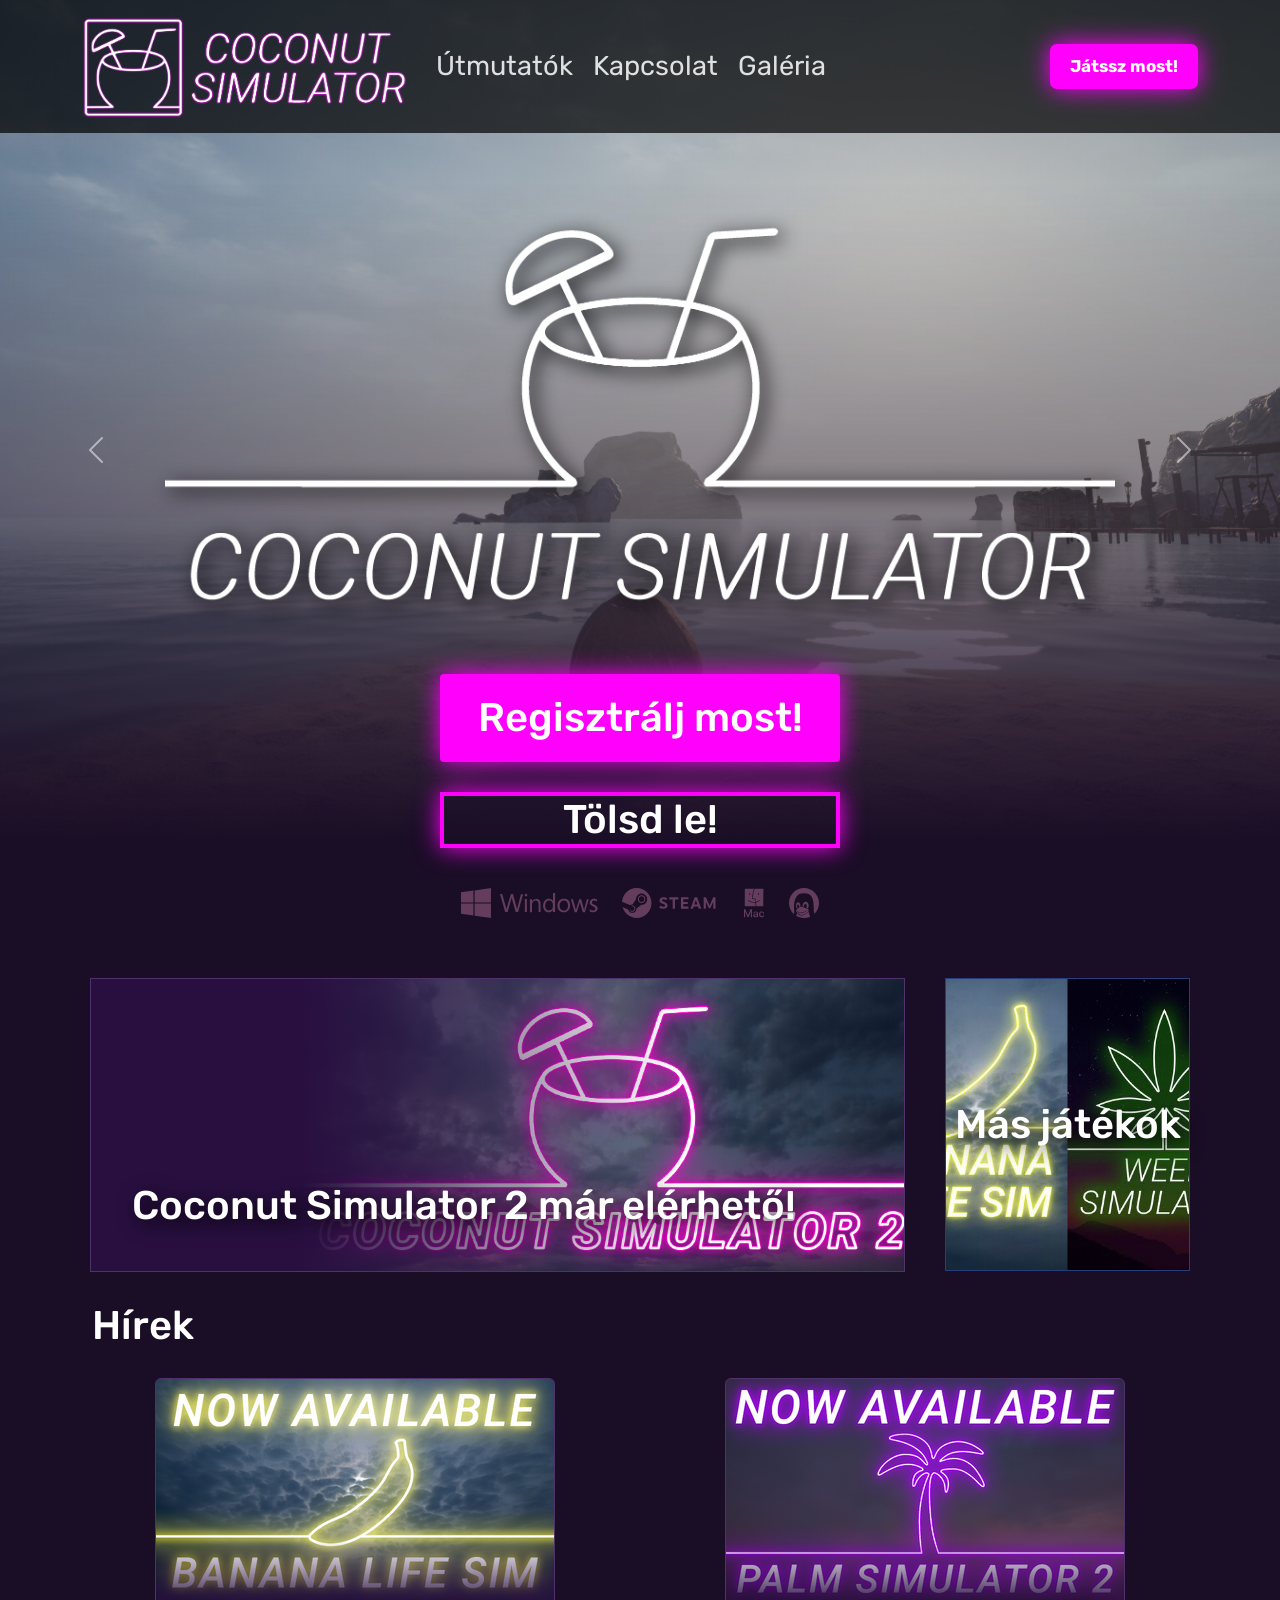
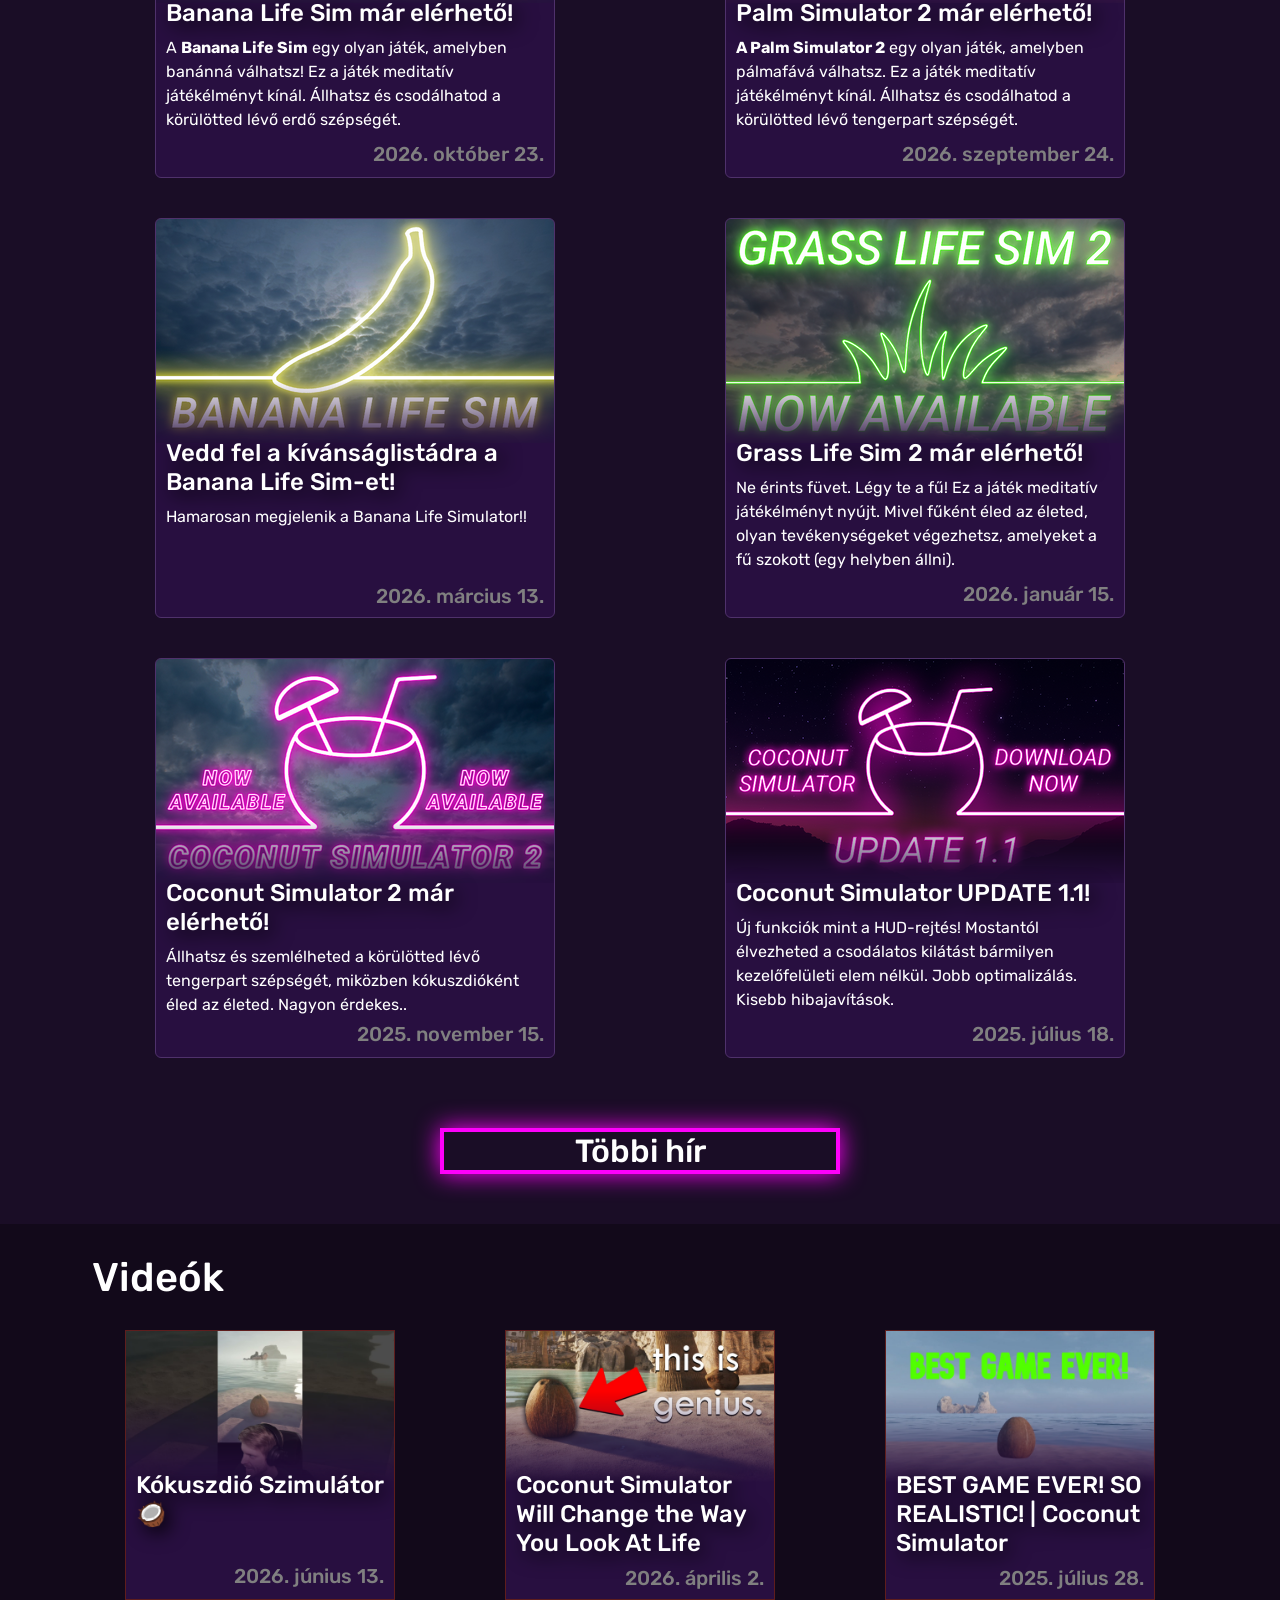
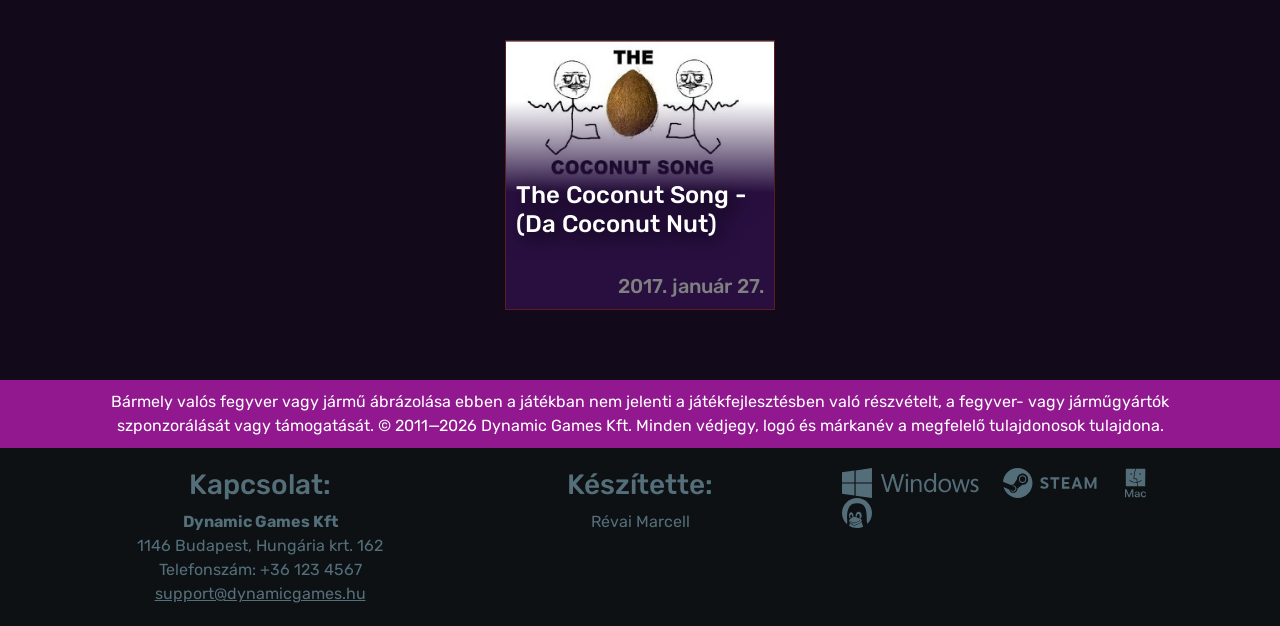
==== index.html @ 10eb0b0f "10.31. Második (Videók + footer)" ====
<!DOCTYPE html>
<html lang="hu">

<head>
    <meta charset="UTF-8">
    <meta name="viewport" content="width=device-width, initial-scale=1.0">
    <title>Coconut Simulator</title>
    <link rel="icon" href="PICS/logo4.png"/>
    <link rel="preconnect" href="https://fonts.googleapis.com">
    <link rel="preconnect" href="https://fonts.gstatic.com" crossorigin>
    <link href="https://fonts.googleapis.com/css2?family=Rubik:ital,wght@0,300..900;1,300..900&display=swap"
        rel="stylesheet">
    <link href="https://cdn.jsdelivr.net/npm/bootstrap@5.0.2/dist/css/bootstrap.min.css" rel="stylesheet"
        integrity="sha384-EVSTQN3/azprG1Anm3QDgpJLIm9Nao0Yz1ztcQTwFspd3yD65VohhpuuCOmLASjC" crossorigin="anonymous">
    <link rel="stylesheet" href="CSS/style.css">
</head>
<style>
    * {
        font-family: "Rubik", sans-serif;
    }
</style>

<body>
    <nav class="navbar navbar-expand-lg navbar-dark fixed-top">
        <div class="container">
            <a class="navbar-brand" href="#">
                <div class="navbarlogo">
                    <img src="PICS/logo5.png" alt="Logo" title="Logo" width="328" height="104"
                        class="d-inline-block align-text-top">
                </div>
            </a>
            <div class="collapse navbar-collapse" id="navbarNav">
                <ul class="navbar-nav">
                    <li class="nav-item">
                        <a href="#">Útmutatók</a>
                    </li>
                    <li class="nav-item">
                        <a href="#">Kapcsolat</a>
                    </li>
                    <li class="nav-item">
                        <a href="#">Galéria</a>
                    </li>
                </ul>
            </div>
            <a href="https://store.steampowered.com/app/3335120/Coconut_Simulator" target="_blank" class="playnowbutton">Játssz most!</a>
            <button class="navbar-toggler" type="button" data-bs-toggle="collapse" data-bs-target="#navbarNav"
                aria-controls="navbarNav" aria-expanded="false" aria-label="Toggle navigation">
                <span class="navbar-toggler-icon"></span>
            </button>
        </div>
    </nav>

    <main>
        <div class="title container-fluid" style="padding: 0px;">
            <div id="carouselExample" class="carousel slide carousel-fade" data-bs-ride="carousel">
                <div class="carousel-inner">
                    <div class="carousel-item active">
                        <img src="PICS/screenshot1.jpg" class="d-block w-100" alt="Screenshot1">
                        <img src="PICS/fade.png" class="filter" alt="">
                    </div>
                    <div class="carousel-item">
                        <img src="PICS/screenshot2.jpg" class="d-block w-100" alt="Screenshot2">
                        <img src="PICS/fade.png" class="filter" alt="">
                    </div>
                    <div class="carousel-item">
                        <img src="PICS/screenshot3.jpg" class="d-block w-100" alt="Screenshot3">
                        <img src="PICS/fade.png" class="filter" alt="">
                    </div>
                    <div class="carousel-item">
                        <img src="PICS/screenshot4.jpg" class="d-block w-100" alt="Screenshot4">
                        <img src="PICS/fade.png" class="filter" alt="">
                    </div>
                    <div class="carousel-item">
                        <img src="PICS/screenshot5.jpg" class="d-block w-100" alt="Screenshot5">
                        <img src="PICS/fade.png" class="filter" alt="">
                    </div>
                </div>
                <button class="carousel-control-prev" type="button" data-bs-target="#carouselExample"
                    data-bs-slide="prev">
                    <span class="carousel-control-prev-icon" aria-hidden="true"></span>
                </button>
                <button class="carousel-control-next" type="button" data-bs-target="#carouselExample"
                    data-bs-slide="next">
                    <span class="carousel-control-next-icon" aria-hidden="true"></span>
                </button>
            </div>
            <div class="logodiv">
                <img src="PICS/logo6.png" alt="Főoldal logo" title="Főoldal logo">
            </div>
            <div class="registerbutton">
                <a href="https://store.steampowered.com/join">
                    <h1>Regisztrálj most!</h1>
                </a>
            </div>
            <div class="downloadbutton">
                <a href="https://store.steampowered.com/app/3335120/Coconut_Simulator">
                    <h1>Tölsd le!</h1>
                </a>
            </div>
        </div>
        <div class="platforms">
            <div class="row">
                <div class="col-auto">
                    <img src="PICS/svg/win.svg" alt="Windows" title="Windows">
                </div>
                <div class="col-auto">
                    <a href="https://store.steampowered.com/app/3335120/Coconut_Simulator" target="_blank"><img
                            src="PICS/svg/steam.svg" alt="Steam" title="Steam"></a>
                </div>
                <div class="col-auto">
                    <img src="PICS/svg/mac.svg" alt="MacOS" title="MacOS">
                </div>
                <div class="col-auto">
                    <a href="https://www.protondb.com/app/3335120" target="_blank"><img src="PICS/svg/linux.svg"
                            alt="Linux" title="Linux"></a>
                </div>
            </div>
        </div>
        <div class="cards container">
            <div class="mainnews">
                <div class="row">
                    <div class="col col-lg-9 col-12">
                        <a href="https://store.steampowered.com/app/3880190/Coconut_Simulator_2" target="_blank">
                            <div class="bigcard">
                                <h1>Coconut Simulator 2 már elérhető!</h1>
                            </div>
                        </a>
                    </div>
                    <div class="col col-lg-3 col-12">
                        <a href="https://store.steampowered.com/search/?hwtype=0&developer=Dynamic%20Games&ndl=1"
                            target="_blank">
                            <div class="othergames">
                                <h1>Más játékok</h1>
                            </div>
                        </a>
                    </div>
                </div>
            </div>
            <div class="news">
                <h1 class="NewsTitle">Hírek</h1>
                <div class="row">
                    <div class="col">
                        <a href="">
                            <div class="card" id="news6">
                                <h4>Banana Life Sim már elérhető!</h4>
                                <p>A <strong>Banana Life Sim</strong> egy olyan játék, amelyben banánná válhatsz!
                                    Ez a játék meditatív játékélményt kínál. Állhatsz és csodálhatod a körülötted lévő
                                    erdő szépségét.
                                </p>
                                <h5>2026. október 23.</h5>
                            </div>
                        </a>
                    </div>
                    <div class="col">
                        <a href="">
                            <div class="card" id="news5">
                                <h4>Palm Simulator 2 már elérhető!</h4>
                                <p>
                                    <strong>A Palm Simulator 2</strong> egy olyan játék, amelyben pálmafává válhatsz. 
                                    Ez a játék meditatív játékélményt kínál. Állhatsz és csodálhatod a körülötted lévő
                                    tengerpart szépségét.
                                </p>
                                <h5>2026. szeptember 24.</h5>
                            </div>
                        </a>
                    </div>
                    <div class="col">
                        <a href="">
                            <div class="card" id="news4">
                                <h4>Vedd fel a kívánságlistádra a Banana Life Sim-et!</h4>
                                <p>Hamarosan megjelenik a Banana Life Simulator!!</p>
                                <h5 style="margin-top: 55px;">2026. március 13.</h5>
                            </div>
                        </a>
                    </div>
                    <div class="col">
                        <a href="">
                            <div class="card" id="news3">
                                <h4>Grass Life Sim 2 már elérhető!</h4>
                                <p>Ne érints füvet. Légy te a fű! Ez a játék meditatív játékélményt nyújt. 
                                Mivel fűként éled az életed, olyan tevékenységeket végezhetsz, amelyeket a fű szokott (egy helyben állni).</p>
                                <h5>2026. január 15.</h5>
                            </div>
                        </a>
                    </div>
                    <div class="col">
                        <a href="">
                            <div class="card" id="news2">
                                <h4>Coconut Simulator 2 már elérhető!</h4>
                                <p>
                                    Állhatsz és szemlélheted a körülötted lévő tengerpart szépségét, miközben kókuszdióként éled az életed. Nagyon érdekes..
                                </p>
                                <h5 style="margin-top: 5px;">2025. november 15.</h5>
                            </div>
                        </a>
                    </div>
                    <div class="col">
                        <a href="">
                            <div class="card" id="news1">
                                <h4>Coconut Simulator UPDATE 1.1!</h4>
                                <p>Új funkciók mint a HUD-rejtés! 
                                    Mostantól élvezheted a csodálatos kilátást bármilyen kezelőfelületi elem nélkül. 
                                    Jobb optimalizálás. Kisebb hibajavítások.
                                </p>
                                <h5>2025. július 18.</h5>
                            </div>
                        </a>
                    </div>
                </div>
                <div class="downloadbutton" style="margin: 50px auto" >
                    <a href="https://store.steampowered.com/news/app/3335120">
                        <h2 style="margin: 0px;">Többi hír</h2>
                    </a>
                </div>
            </div>
        </div>
        <div class="videos container-fluid">
            <div class="videocards container">
                <h1 class="NewsTitle" style="margin-top: 20px;">Videók</h1>
                <div class="row">
                    <div class="col">
                        <a href="https://www.youtube.com/shorts/wGwb-GXtTVI" target="_blank" style="text-decoration: none;">
                            <div class="card2" id="video1">
                                <h4>Kókuszdió Szimulátor 🥥</h4>
                                <h5 style="margin-top: 35px;">2026. június 13.</h5>
                            </div>
                        </a>
                    </div>
                    <div class="col">
                        <a href="https://www.youtube.com/watch?v=dYvdXSC1Iz8&t" target="_blank" style="text-decoration: none;">
                            <div class="card2" id="video2">
                                <h4>Coconut Simulator Will Change the Way You Look At Life</h4>
                                <h5>2026. április 2.</h5>
                            </div>
                        </a>
                    </div>
                    <div class="col">
                        <a href="https://www.youtube.com/watch?v=VDt2jm8CkHg" target="_blank" style="text-decoration: none;">
                            <div class="card2" id="video3">
                                <h4>BEST GAME EVER! SO REALISTIC! | Coconut Simulator</h4>
                                <h5>2025. július 28.</h5>
                            </div>
                        </a>
                    </div>
                    <div class="col">
                        <a href="https://www.youtube.com/watch?v=PKQPey6L42M" target="_blank" style="text-decoration: none;">
                            <div class="card2" id="video4">
                                <h4>The Coconut Song - (Da Coconut Nut)</h4>
                                <h5 style="margin-top: 35px;">2017. január 27.</h5>
                            </div>
                        </a>
                    </div>
                </div>
            </div>
        </div>
    </main>
    <div class="earlyfooter">
      <div class="container text-center">
        <p>Bármely valós fegyver vagy jármű ábrázolása ebben a játékban nem jelenti a játékfejlesztésben való részvételt, a fegyver- vagy járműgyártók szponzorálását vagy támogatását. © 2011—2026 Dynamic Games Kft. Minden védjegy, logó és márkanév a megfelelő tulajdonosok tulajdona.</p>
      </div>
    </div>
    <footer>
      <div class="container text-center scrollspy-example" data-bs-spy="scroll" data-bs-target="#navbar" data-bs-offset="0" tabindex="0">
        <div class="row">
          <div class="col">
            <h3 id="kapcsolat">Kapcsolat:</h3>
            <strong>Dynamic Games Kft</strong>
            <p>1146 Budapest, Hungária krt. 162</p>
            <p>Telefonszám: +36 123 4567</p>
            <a href="mailto:support@dynamicgames.hu">support@dynamicgames.hu</a>
          </div>
          <div class="col">
            <h3>Készítette:</h3>
            <p class="name">Révai Marcell</p>
          </div>
          <div class="col">
                <div class="row">
                    <div class="col-auto">
                        <img src="PICS/svg/win.svg" alt="Windows" title="Windows">
                    </div>
                    <div class="col-auto">
                        <a href="https://store.steampowered.com/app/3335120/Coconut_Simulator" target="_blank"><img
                                src="PICS/svg/steam.svg" alt="Steam" title="Steam"></a>
                    </div>
                    <div class="col-auto">
                        <img src="PICS/svg/mac.svg" alt="MacOS" title="MacOS">
                    </div>
                    <div class="col-auto">
                        <a href="https://www.protondb.com/app/3335120" target="_blank"><img src="PICS/svg/linux.svg"
                                alt="Linux" title="Linux"></a>
                    </div>
                </div>
          </div>
        </div>
      </div>
    </footer>
</body>
<script src="https://cdn.jsdelivr.net/npm/@popperjs/core@2.9.2/dist/umd/popper.min.js"
    integrity="sha384-IQsoLXl5PILFhosVNubq5LC7Qb9DXgDA9i+tQ8Zj3iwWAwPtgFTxbJ8NT4GN1R8p"
    crossorigin="anonymous">
</script>
<script src="https://cdn.jsdelivr.net/npm/bootstrap@5.0.2/dist/js/bootstrap.min.js"
    integrity="sha384-cVKIPhGWiC2Al4u+LWgxfKTRIcfu0JTxR+EQDz/bgldoEyl4H0zUF0QKbrJ0EcQF"
    crossorigin="anonymous">
</script>
</html>
---- CSS/style.css ----
nav ul li
{
    margin: 5px 10px;
}
nav ul li a
{
    font-size: 170%;
    color: rgba(255, 255, 255, 0.849);
    text-decoration: none;
    margin: auto;
    transition: 0.1s;
}
nav ul li a:hover
{
    color: rgb(177, 26, 174);
}
.navbar
{
    background-color: rgb(0, 0, 0, 0.7);
}
main
{
    background-color: rgb(26, 13, 38);
    margin: 0px;
    /* padding-bottom: 50px; */
}

.playnowbutton {
  padding: 10px 20px;
  text-decoration: none;
  font-size: 17px;
  color: white;
  border-radius: 7px;
  font-weight: 700;
  transition: 0.3s;
  background: rgba(254, 0, 251);
  box-shadow: 0 0 25px rgba(254, 0, 251);
}


.playnowbutton:hover, .registerbutton:hover, .downloadbutton:hover{
    box-shadow: 0 0 25px rgba(254, 0, 250, 0.8),
              0 0 20px rgba(254, 0, 251, 0.8),
              0 0 40px rgba(254, 0, 251, 0.8),
              0 0 80px rgba(254, 0, 251, 0.8);
    color: white;
}
.carousel, .carousel-inner, .carousel-item {
    position: absolute;
    inset: 0px;
}
.carousel-item img {
    width: 100%;
    height: 100%;
}
.d-block
{
    position: relative;
    object-fit: cover;
    z-index: 3;
}
.filter
{
    position: absolute;
    top: 0;
    left: 0;
    z-index: 4;
}
.carousel-control-prev, .carousel-control-next {
    z-index: 5;
}

.logodiv, .registerbutton, .downloadbutton {
    position: relative;
    z-index: 2;
}
.logodiv
{
    padding-top: 180px;
    padding-bottom: 20px;
    text-align: center;
    margin: auto;
}
.logodiv img
{
    filter: drop-shadow(5px 5px 10px black);
    width: 950px;
}
.registerbutton, .downloadbutton
{
    margin: 30px auto;
    text-align: center;
}
.registerbutton a
{
    text-decoration: none;
    color: white;
    font-weight: 700;
}
.registerbutton
{
    border-radius: 4px;
    transition: 0.3s;
    background: rgba(254, 0, 251);
    box-shadow: 0 0 25px rgba(254, 0, 250);
    width: 400px;
    padding: 20px;
}
.downloadbutton a
{
    text-decoration: none;
    color: white;
    font-weight: 700;
}
.downloadbutton
{
    width: 400px;
    padding: 0px;
    border: 4px solid rgba(254, 0, 251);
    box-shadow: 0 0 25px rgba(254, 0, 250);
    transition: 0.3s;
}
.downloadbutton h1, .registerbutton h1
{
    margin: 0px;
}
.cards, .platforms
{
    position: relative;
    z-index: 6; 
}
.platforms
{
    margin: 40px auto 0;
    width: 40%;
}
.platforms .row
{
    justify-content: center;
}
.platforms img
{
    height: 30px;
    filter: brightness(0) saturate(100%) invert(28%) sepia(9%) saturate(2050%) hue-rotate(260deg) brightness(92%) contrast(92%); /*https://angel-rs.github.io/css-color-filter-generator/*/
}
.cards .col, .videocards .col
{
    padding: 20px;
}
.mainnews
{
    margin-top: 40px;
}
.mainnews a
{
    text-decoration: none;
    display: block;
}
.bigcard
{
    background-image: url(../PICS/CoconutSimulator2.png);
    background-size: cover;
    background-position: center;
    border: 1px solid rgb(79, 49, 107);
    color: white;
    transition: 0.2s;
}
.bigcard h1
{
    margin: 25% 0% 5% 5%;
    filter: drop-shadow(5px 5px 10px black);
}
.bigcard:hover
{
    border: 1px solid rgb(254, 0, 251);
    transform: scale(1.04);
}
.othergames
{
    background-image: url(../PICS/othergames.png);
    background-size: cover;
    background-position: center;
    border: 1px solid rgb(40, 62, 122);
    color: white;
    transition: 0.2s;
}
.othergames h1
{
    text-align: center;
    margin-top: 50%;
    margin-bottom: 50%;
    filter: drop-shadow(5px 5px 10px black);
}
.othergames:hover
{
    border: 1px solid aqua;
    transform: scale(1.04);
    box-shadow: 0 0 18px rgba(0, 255, 255, 0.7);
}
.news
{
    margin-top: 10px;
}
.news a
{
    text-decoration: none;
}
.NewsTitle
{
    color: white;
    margin-left: 10px;
}
.card
{
    background-position: center;
    width: 400px;
    height: 400px;
    border: 1px solid rgb(79, 49, 107);
    margin: auto;
    color: white;
    padding: 10px;
    overflow: hidden;
    transition: 0.2s;
}
.card:hover
{
    border: 1px solid rgb(254, 0, 251);
    transform: scale(1.04);
}
.card h4
{
    margin-top: 210px;
    filter: drop-shadow(5px 5px 10px black);
}
.card p
{
    margin: 0px;
}
.card h5
{
    text-align: right;
    color: gray;
    margin-top: 10px;
}

.card2
{
    background-position: center;
    background-size: cover;
    width: 270px;
    height: 270px;
    border: 1px solid rgb(94, 29, 29);
    margin: auto;
    color: white;
    padding: 10px;
    overflow: hidden;
    transition: 0.2s;
}
.card2:hover
{
    border: 1px solid red;
    transform: scale(1.04);
}
.card2 h4
{
    margin-top: 130px;
    filter: drop-shadow(5px 5px 10px black);
}
.card2 h5
{
    text-align: right;
    color: gray;
    
}

#news6
{
    background-image: url(../PICS/6news.png);
}
#news5
{
    background-image: url(../PICS/5news.png);
}
#news4
{
    background-image: url(../PICS/4news.png);
}
#news3
{
    background-image: url(../PICS/3news.png);
}
#news2
{
    background-image: url(../PICS/2news.png);
}
#news1
{
    background-image: url(../PICS/1news.png);
}
#video1
{
    background-image: url(../PICS/video1.png);
}
#video2
{
    background-image: url(../PICS/video2.png);
}
#video3
{
    background-image: url(../PICS/video3.png);
}
#video4
{
    background-image: url(../PICS/video4.png);
}
.videos
{
    background-color: rgb(18, 9, 26);
    padding: 10px;
    padding-bottom: 50px;
}
.footer-link img
{
    width: 45px;
    transition: .1s ease;
}
.footer-link
{
    margin: 5px;
}
.footer-link img:hover
{
    transform: scale(110%);
    box-shadow: rgba(255, 255, 255, 0.151) 0px 13px 47px -5px;
}

.earlyfooter {
    font-style: normal;
    background: rgb(145, 24, 143);
    padding: 10px;
}

.earlyfooter p {
    color: white;
    margin: 0px;
}

footer {
    background-color: #0D1113;
    color: #546E7A;
    padding: 20px;
}

footer p {
    margin: 0px;
}

footer a {
    color: #546E7A;
}
footer img
{
    height: 30px;
    filter: brightness(0) saturate(100%) invert(39%) sepia(42%) saturate(244%) hue-rotate(154deg) brightness(94%) contrast(90%);
}


@media screen and (max-width: 990px) {
    .navbarlogo
    {
        display: none;
    }
    .playnowbutton
    {
        display: none;
    }
    .logodiv img
    {
        width: 600px;
    }
    .logodiv
    {
        padding-top: 80px;
    }
}

@media screen and (max-width: 550px) {
    .card
    {
        width: 300px;
        height: 300px;
    }
    .card h4
    {
        margin-top: 160px;
    }
    .logodiv img
    {
        width: 300px;
    }
    .registerbutton, .downloadbutton
    {
        width: 200px;
    }

}
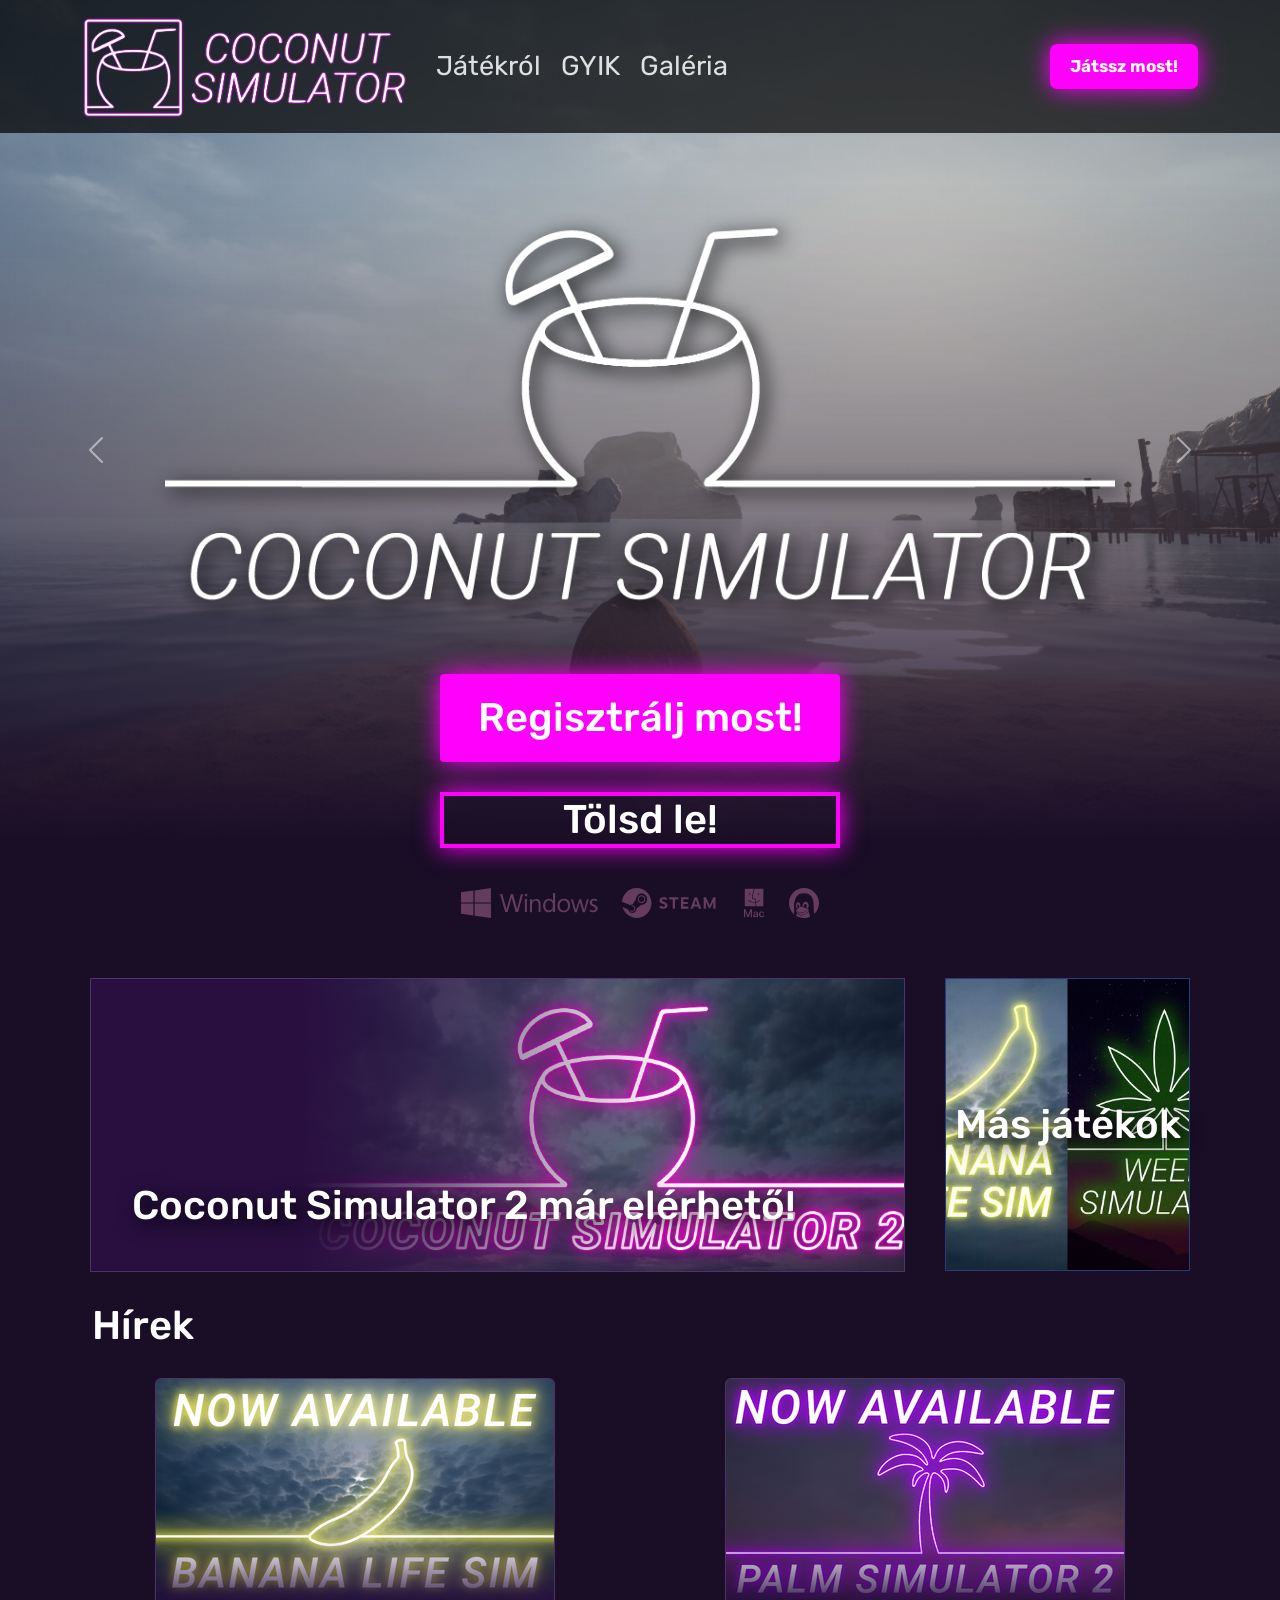
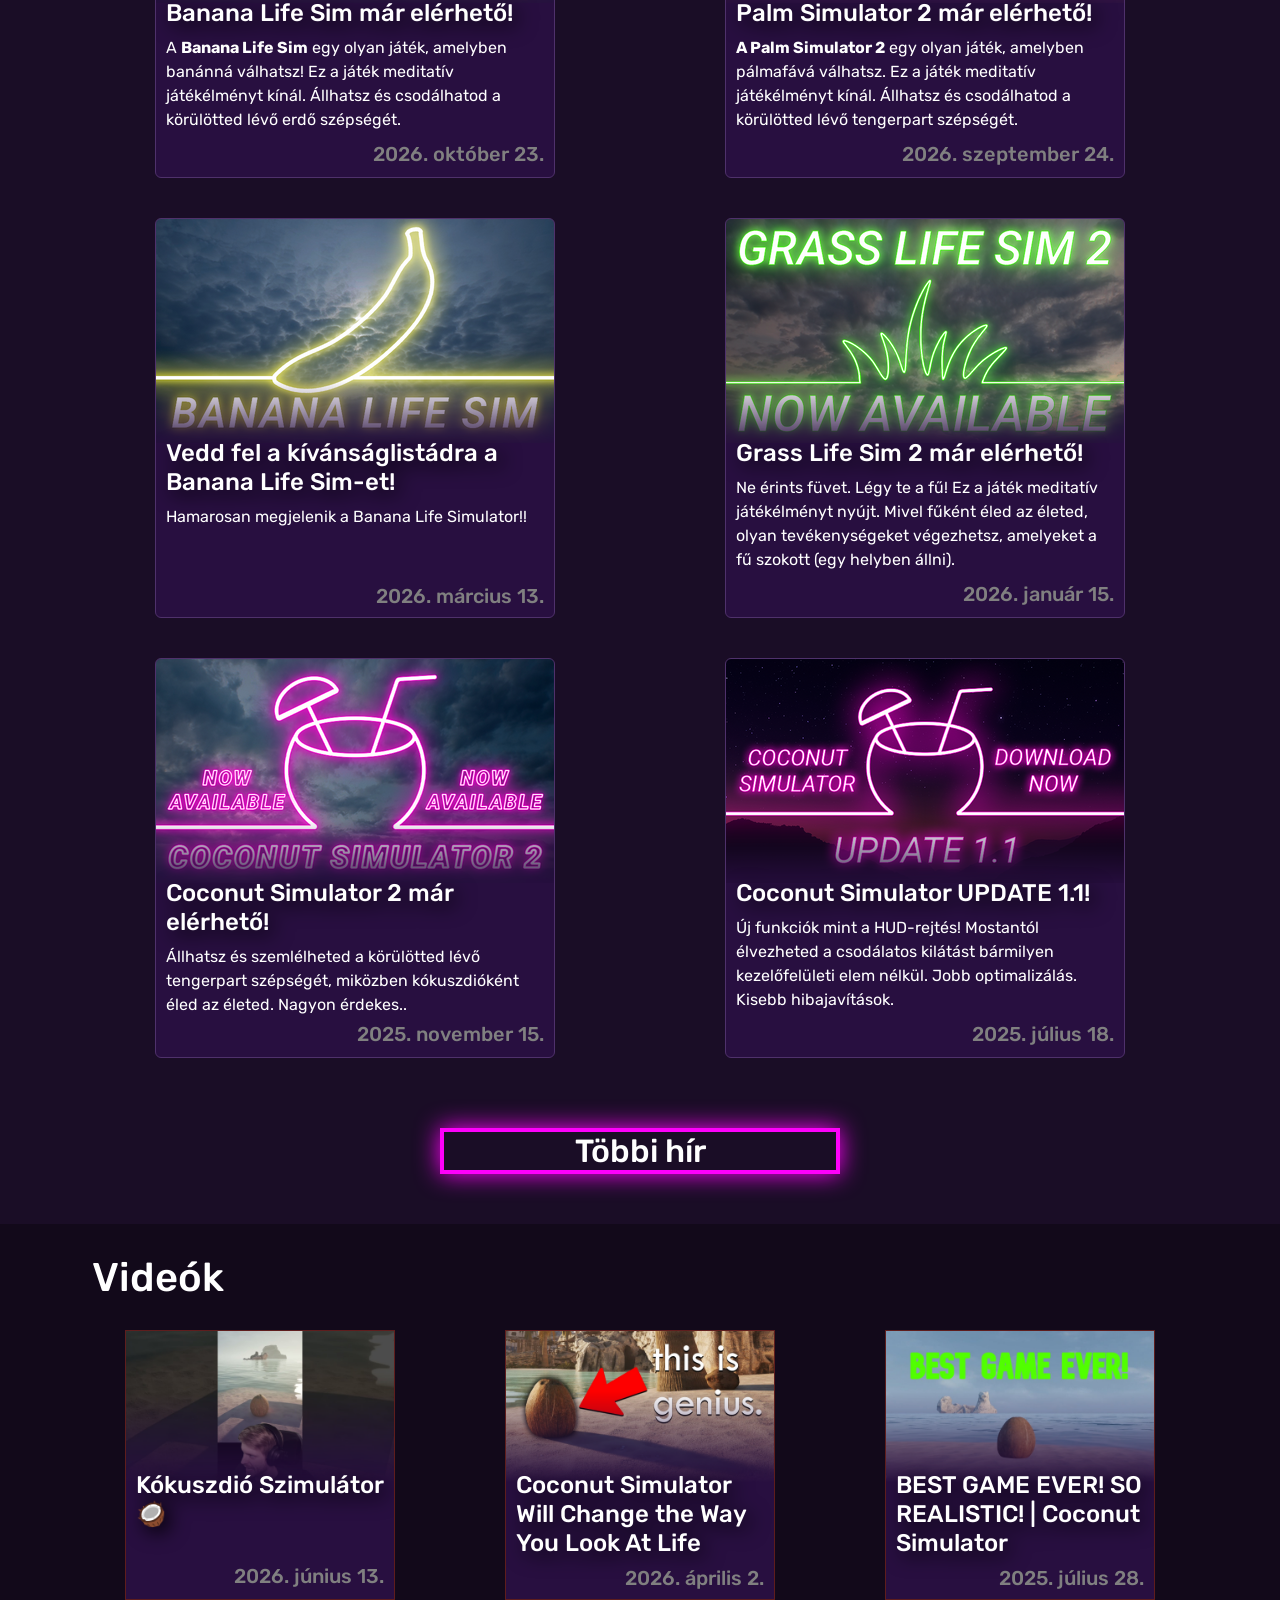
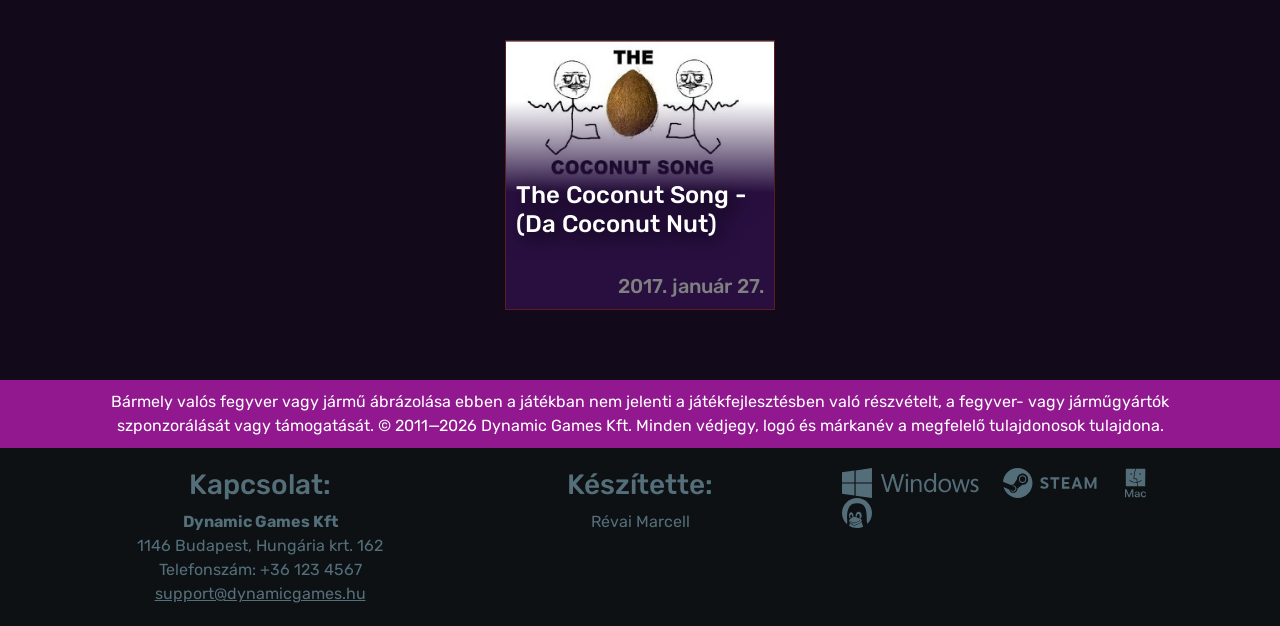
==== commit de36254e: "11.01 (Játékról aloldal)" ====
--- a/index.html
+++ b/index.html
@@ -32,10 +32,10 @@
             <div class="collapse navbar-collapse" id="navbarNav">
                 <ul class="navbar-nav">
                     <li class="nav-item">
-                        <a href="#">Útmutatók</a>
+                        <a href="infos.html">Játékról</a>
                     </li>
                     <li class="nav-item">
-                        <a href="#">Kapcsolat</a>
+                        <a href="#">GYIK</a>
                     </li>
                     <li class="nav-item">
                         <a href="#">Galéria</a>
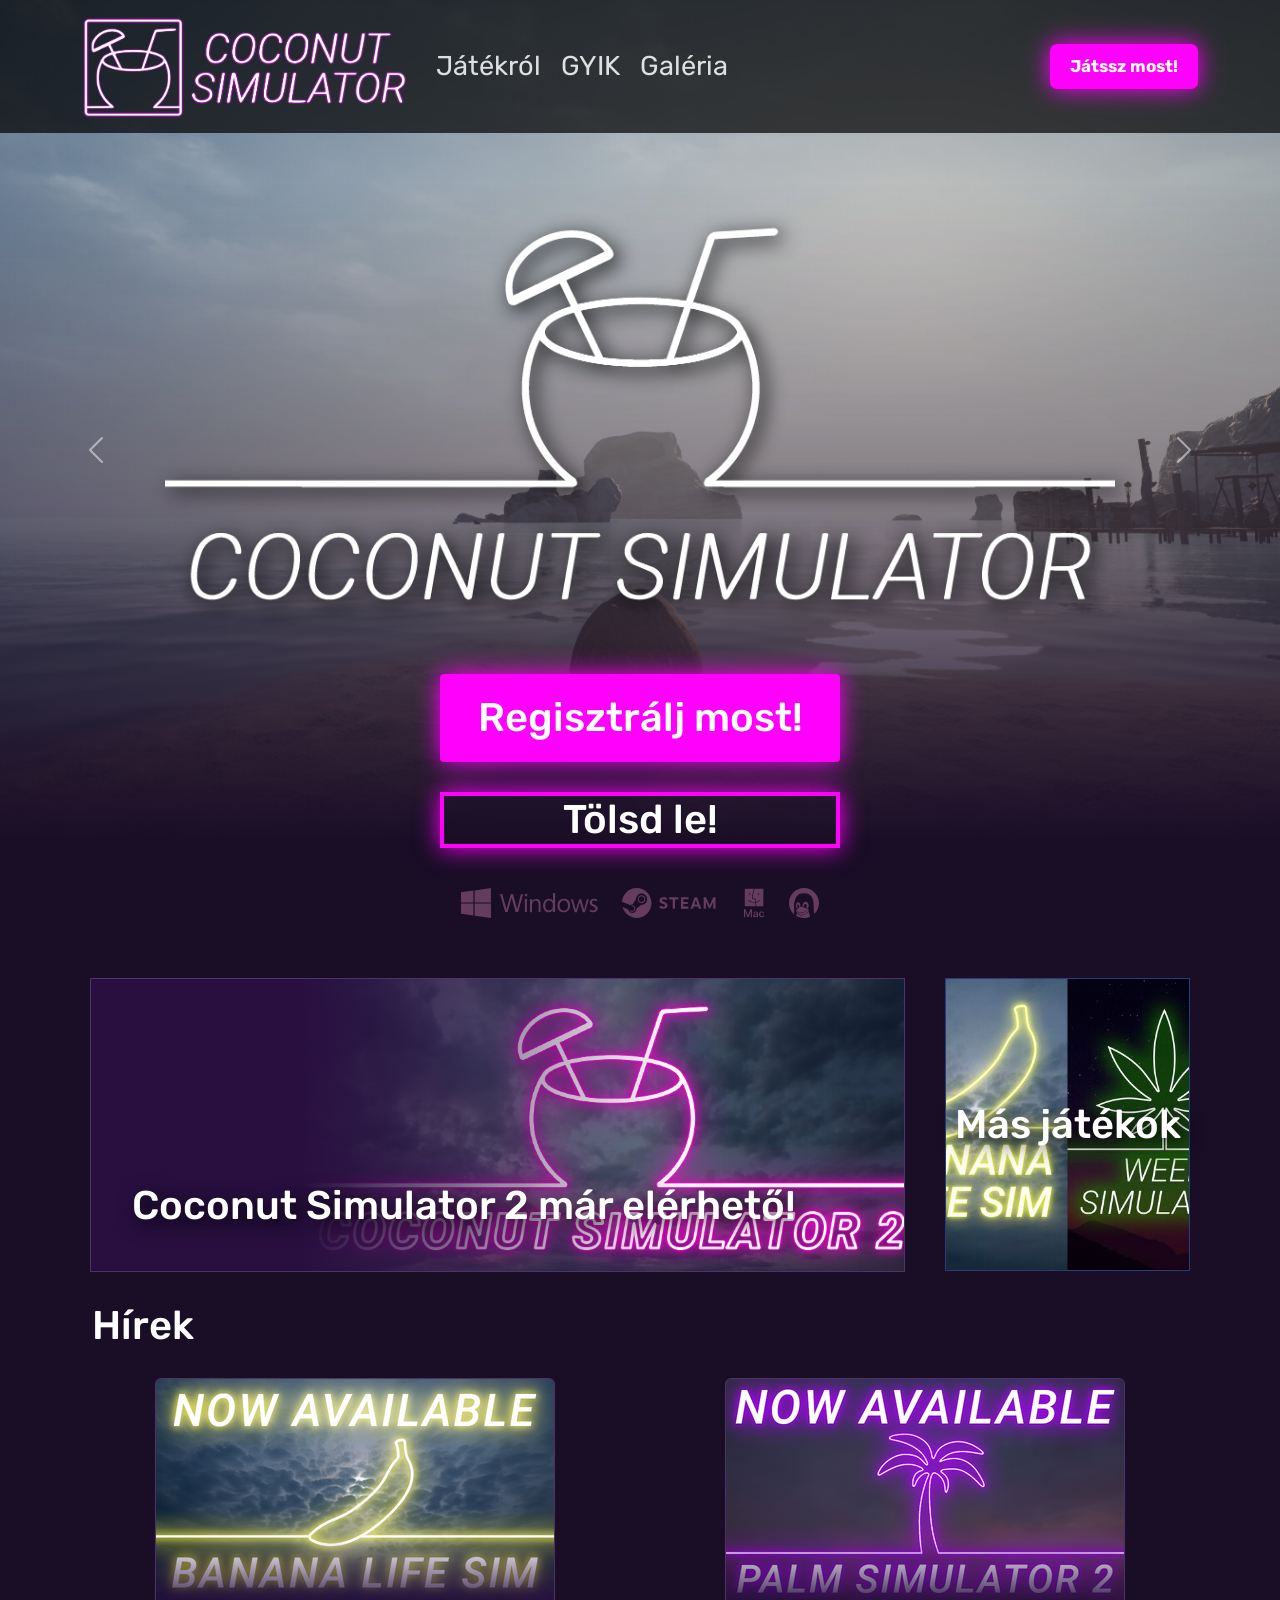
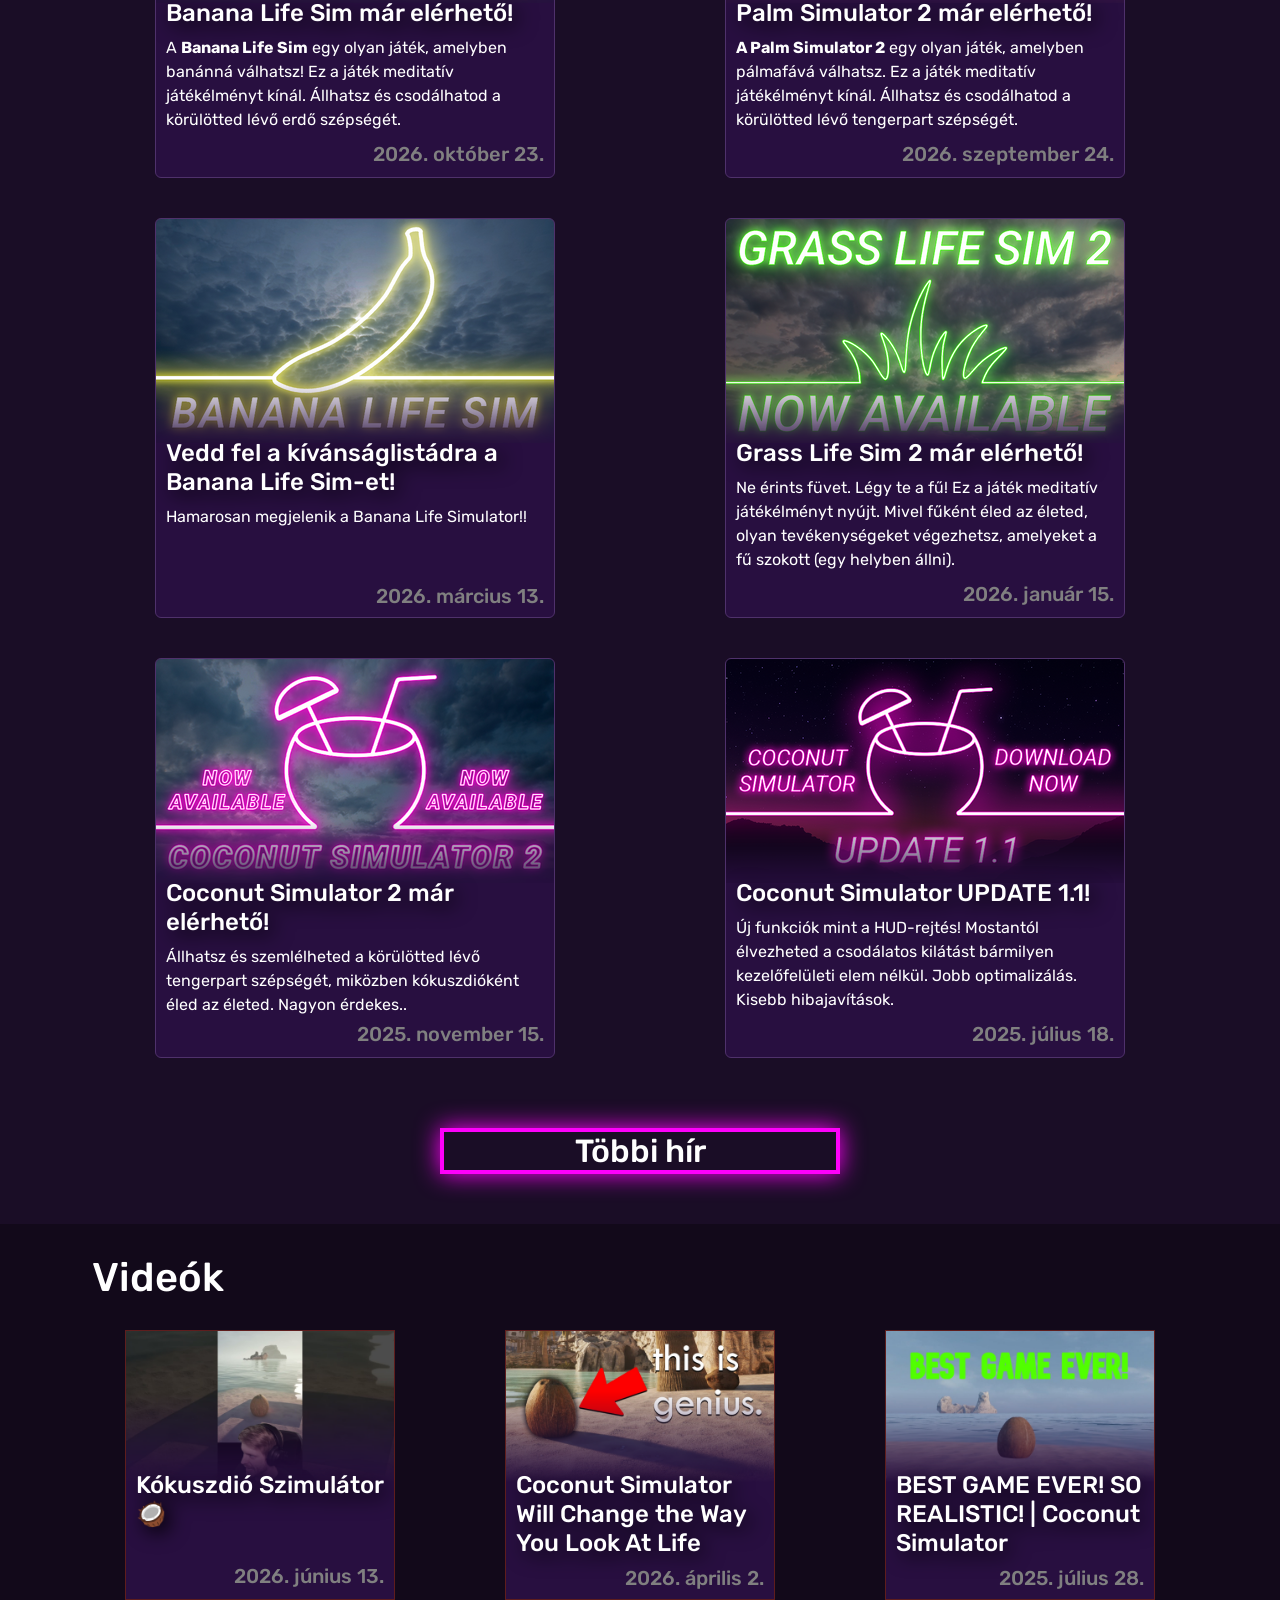
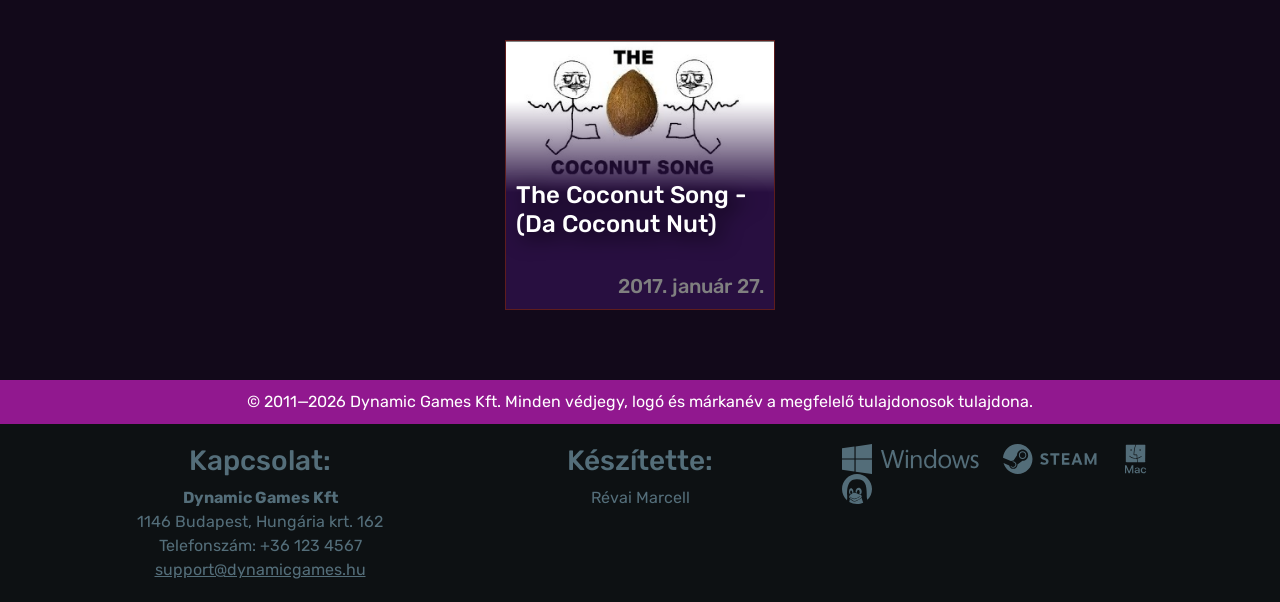
==== commit a33f6804: "11.01 Harmadik (Galéria)" ====
--- a/index.html
+++ b/index.html
@@ -35,10 +35,10 @@
                         <a href="infos.html">Játékról</a>
                     </li>
                     <li class="nav-item">
-                        <a href="#">GYIK</a>
+                        <a href="gyik.html">GYIK</a>
                     </li>
                     <li class="nav-item">
-                        <a href="#">Galéria</a>
+                        <a href="galery.html">Galéria</a>
                     </li>
                 </ul>
             </div>
@@ -256,11 +256,11 @@
     </main>
     <div class="earlyfooter">
       <div class="container text-center">
-        <p>Bármely valós fegyver vagy jármű ábrázolása ebben a játékban nem jelenti a játékfejlesztésben való részvételt, a fegyver- vagy járműgyártók szponzorálását vagy támogatását. © 2011—2026 Dynamic Games Kft. Minden védjegy, logó és márkanév a megfelelő tulajdonosok tulajdona.</p>
+        <p>© 2011—2026 Dynamic Games Kft. Minden védjegy, logó és márkanév a megfelelő tulajdonosok tulajdona.</p>
       </div>
     </div>
     <footer>
-      <div class="container text-center scrollspy-example" data-bs-spy="scroll" data-bs-target="#navbar" data-bs-offset="0" tabindex="0">
+      <div class="container text-center">
         <div class="row">
           <div class="col">
             <h3 id="kapcsolat">Kapcsolat:</h3>
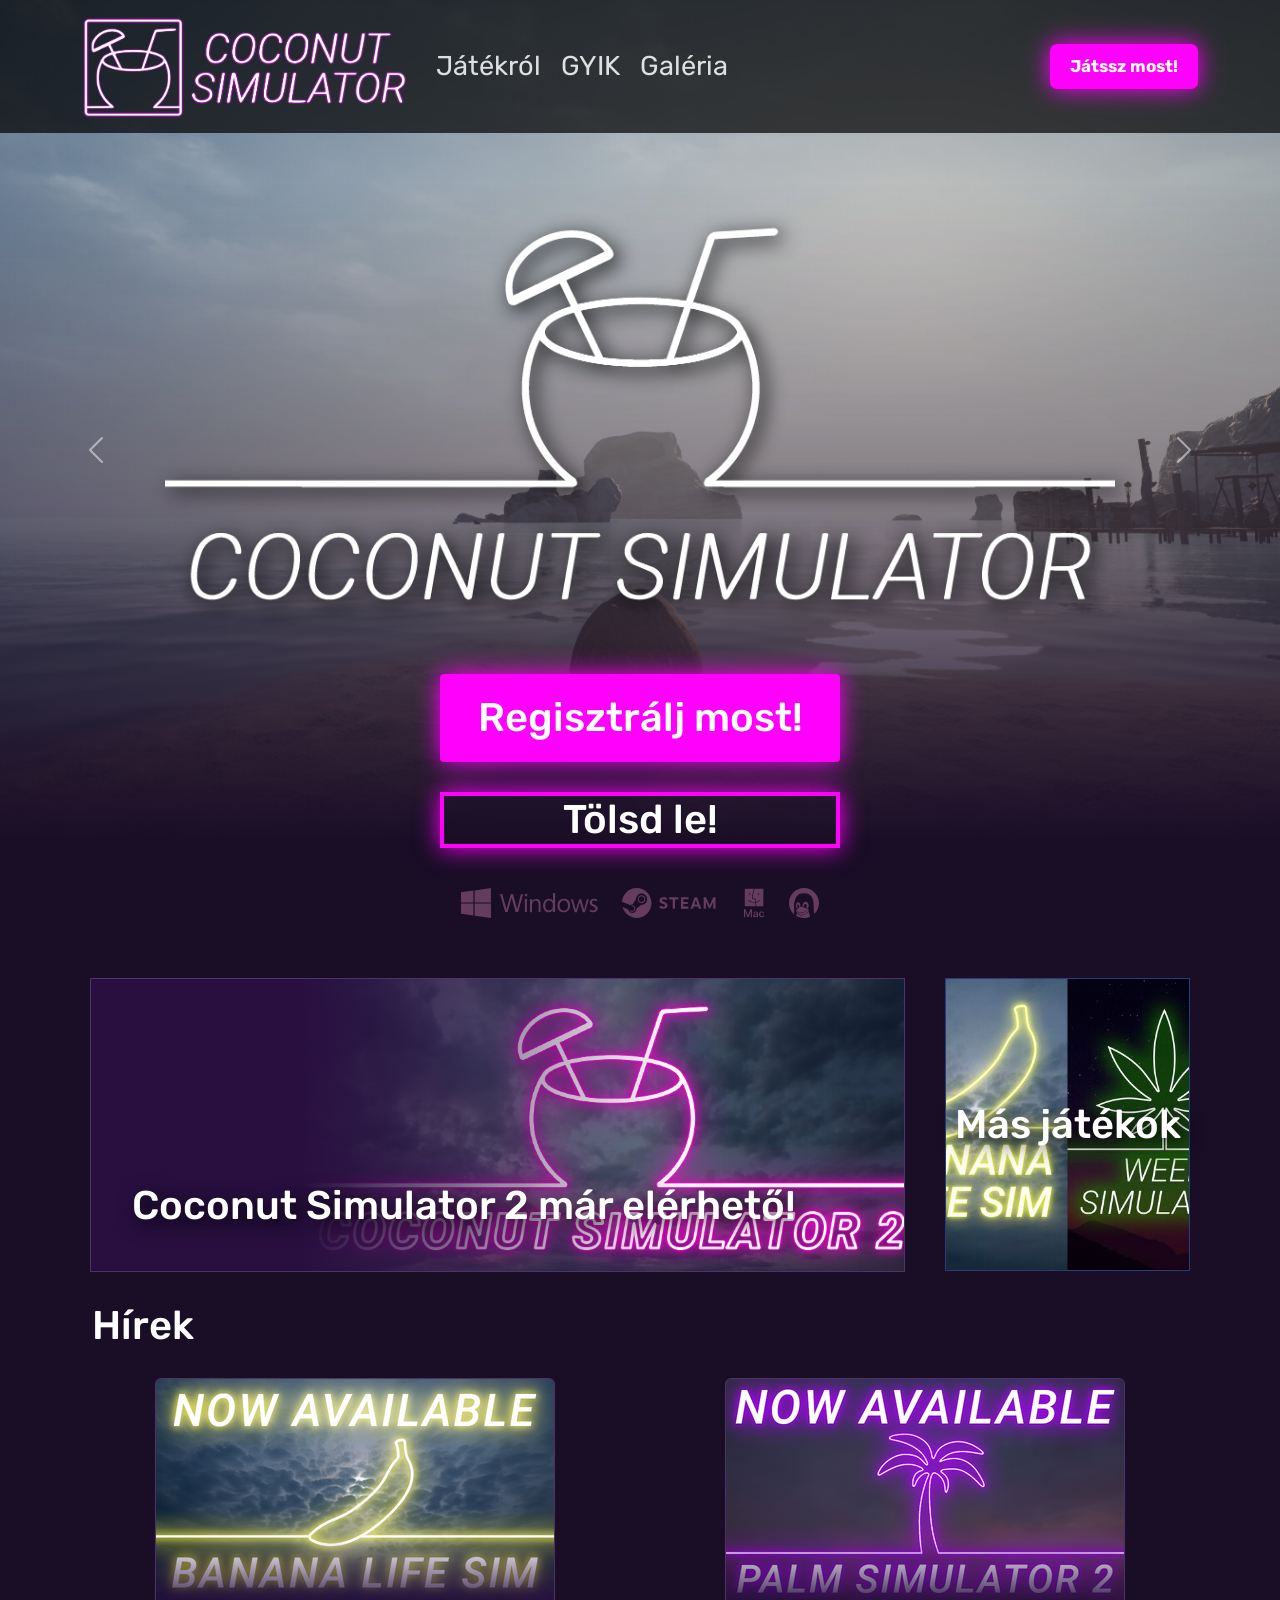
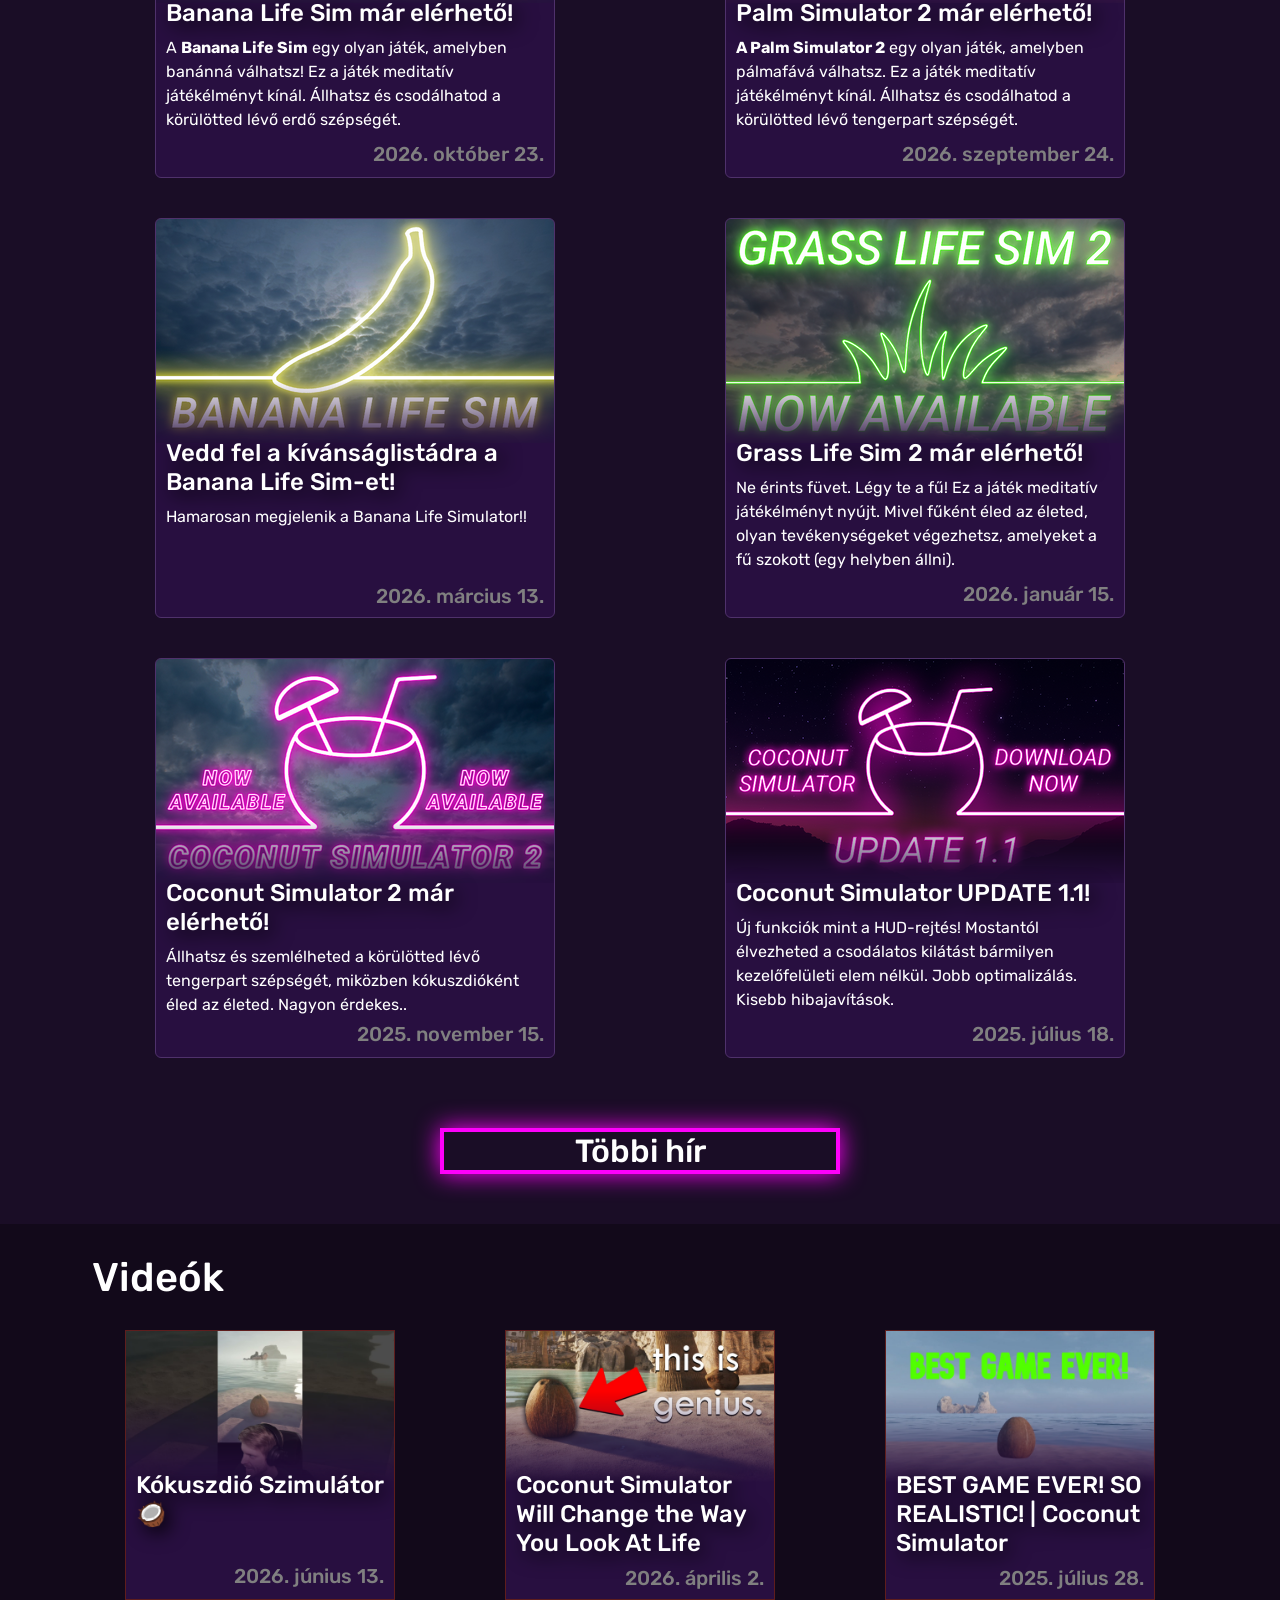
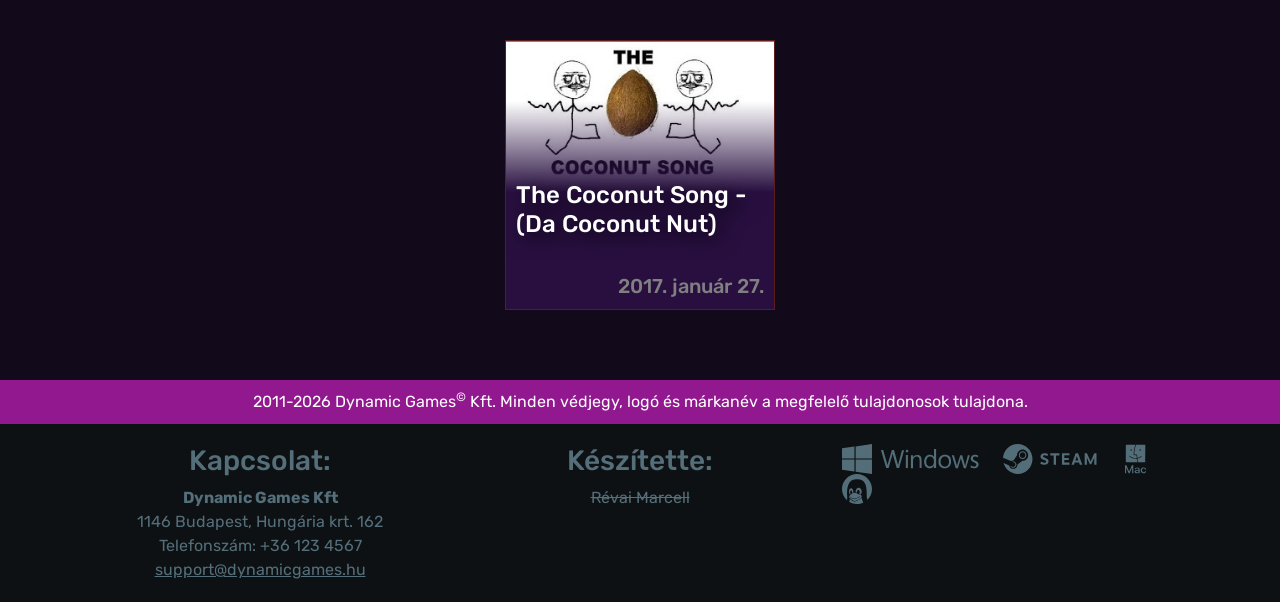
==== commit 7603290c: "Végső simítások" ====
--- a/index.html
+++ b/index.html
@@ -256,7 +256,7 @@
     </main>
     <div class="earlyfooter">
       <div class="container text-center">
-        <p>© 2011—2026 Dynamic Games Kft. Minden védjegy, logó és márkanév a megfelelő tulajdonosok tulajdona.</p>
+        <p>2011-2026 Dynamic Games<sup>©</sup> Kft. Minden védjegy, logó és márkanév a megfelelő tulajdonosok tulajdona.</p>
       </div>
     </div>
     <footer>
@@ -271,7 +271,7 @@
           </div>
           <div class="col">
             <h3>Készítette:</h3>
-            <p class="name">Révai Marcell</p>
+            <p><del>Révai Marcell</del></p>
           </div>
           <div class="col">
                 <div class="row">
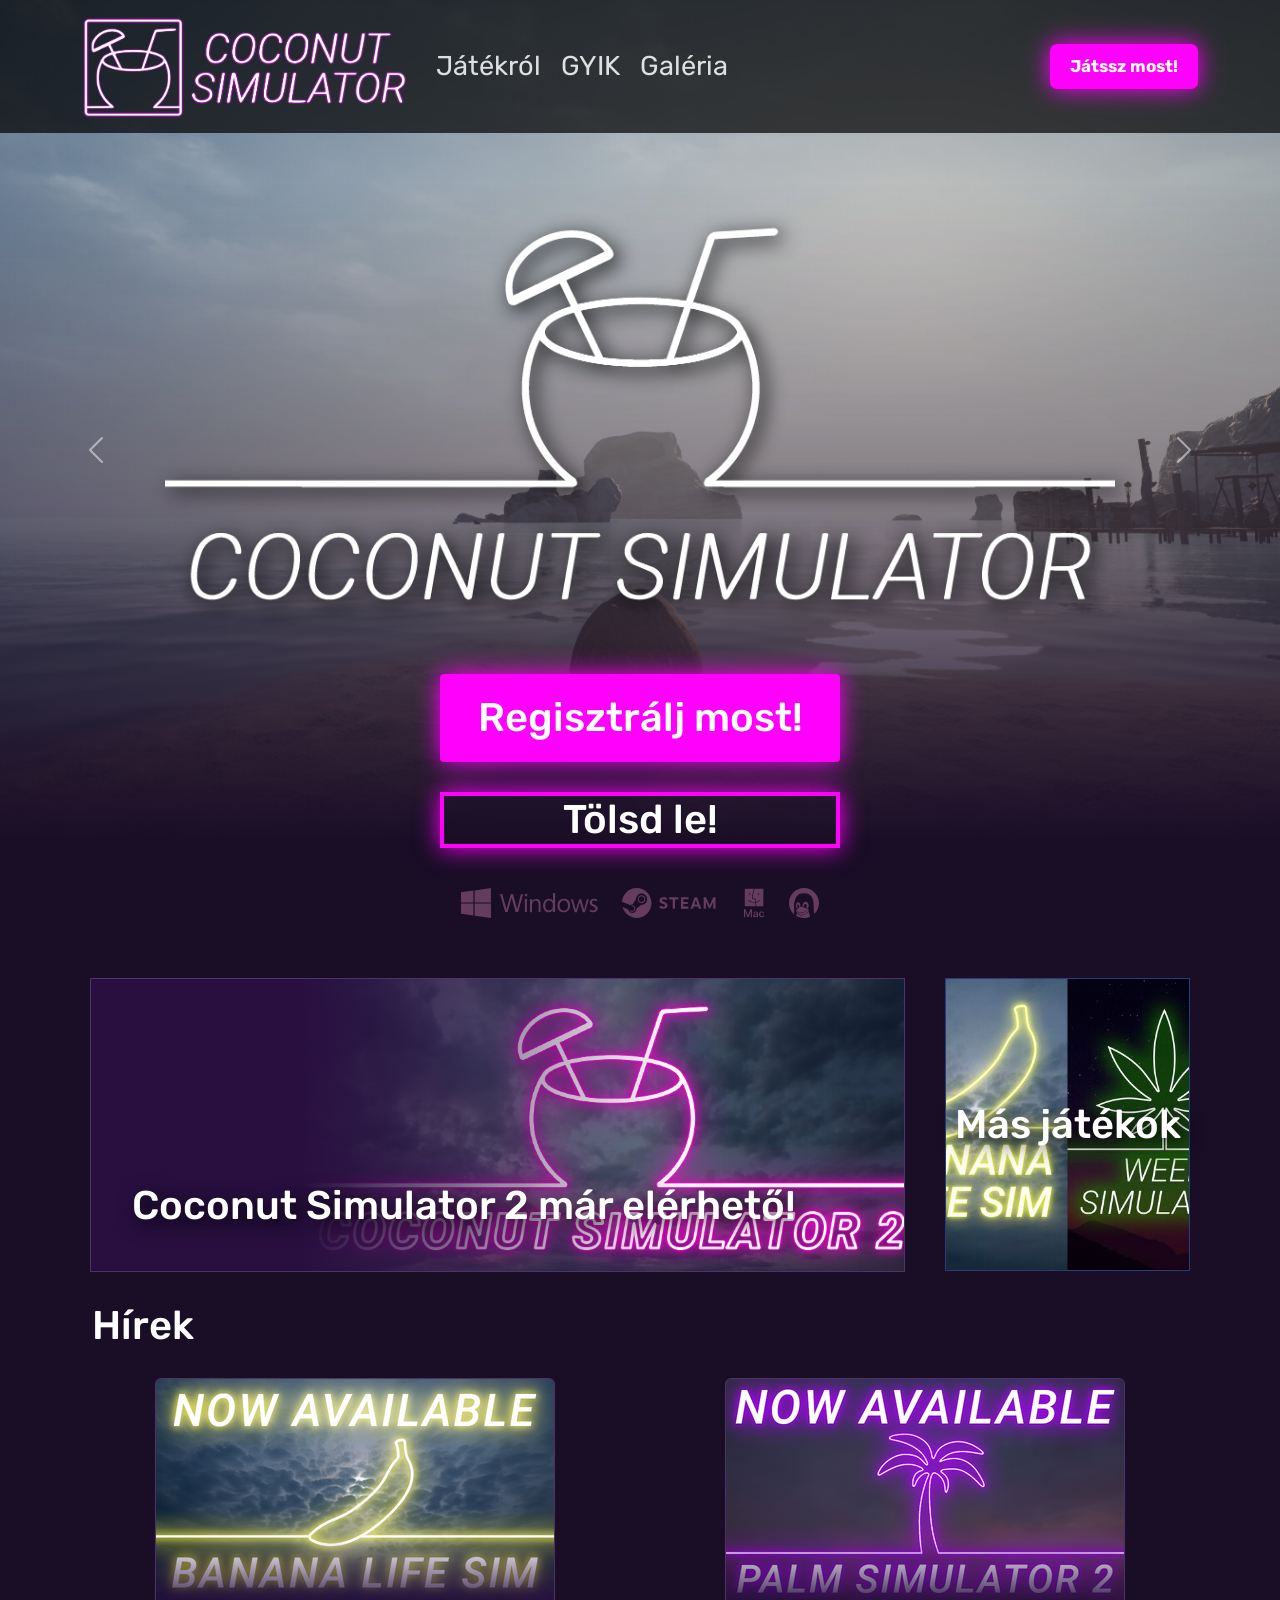
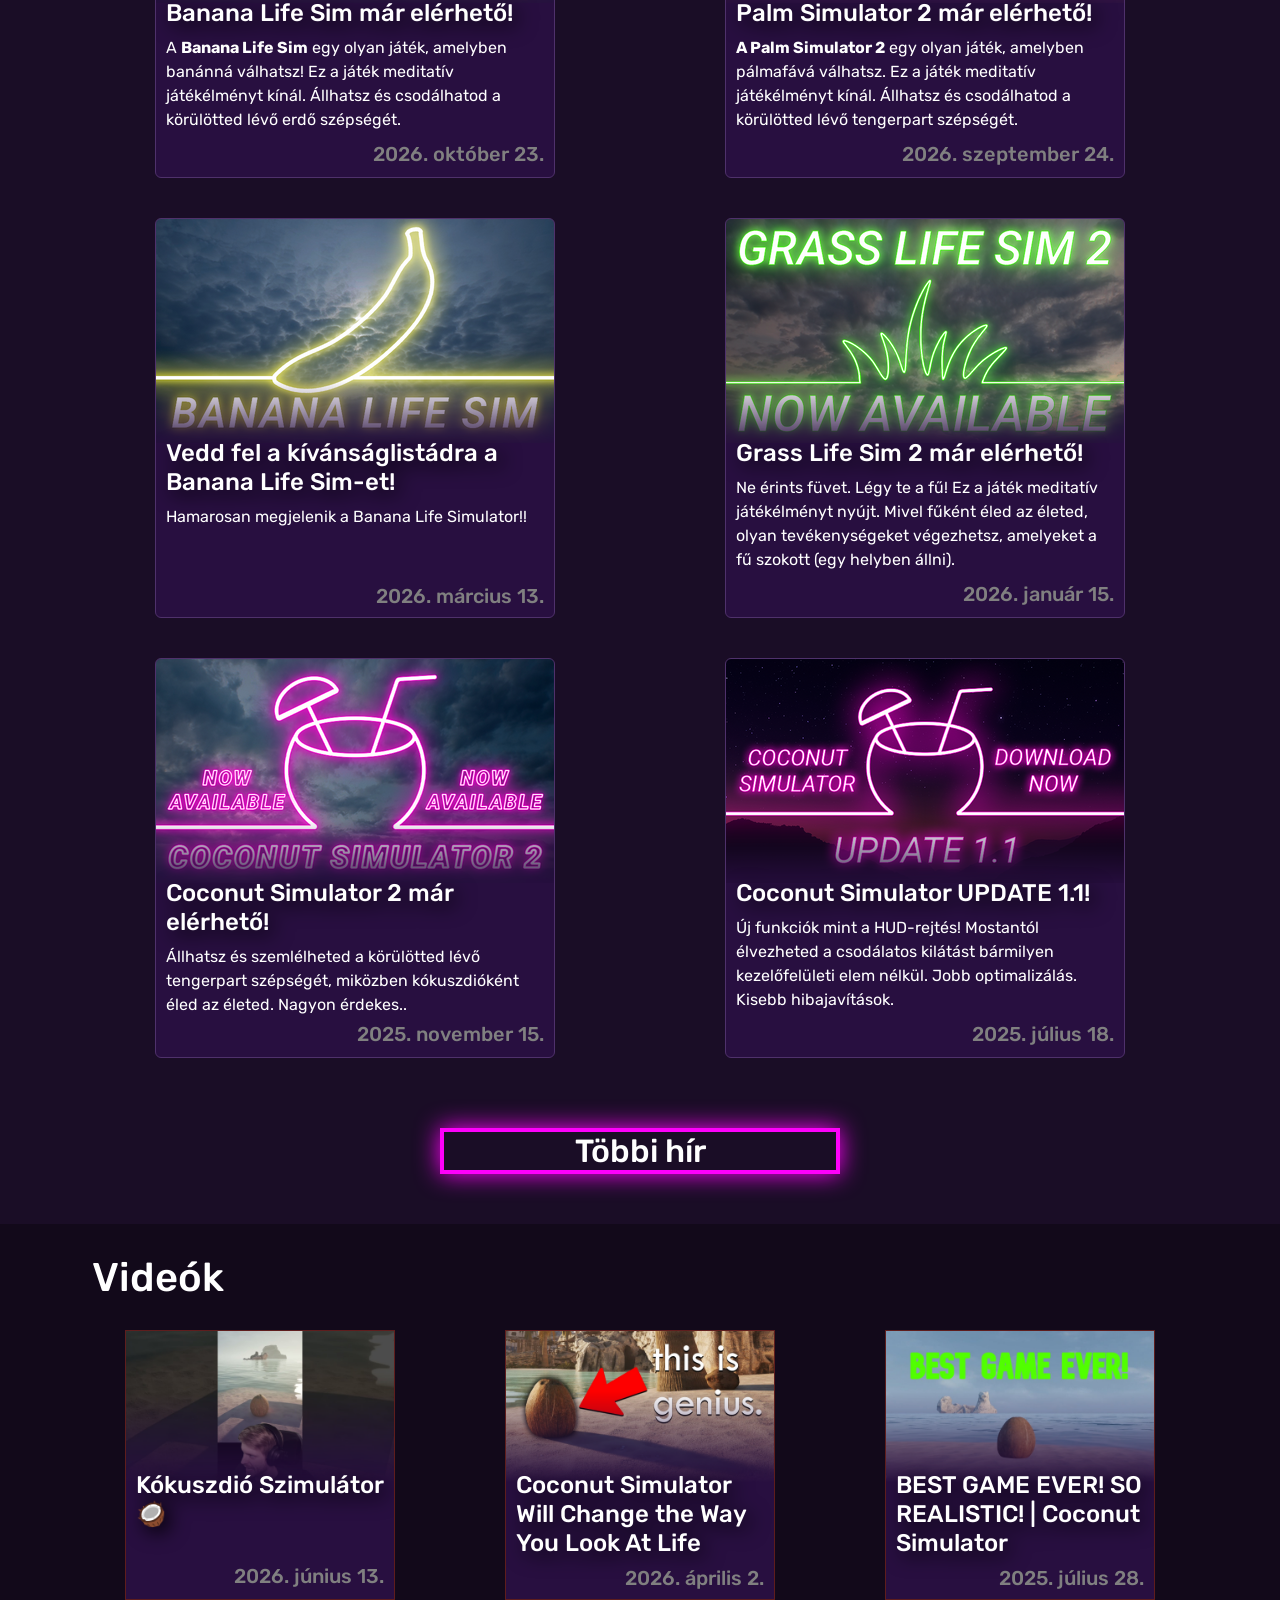
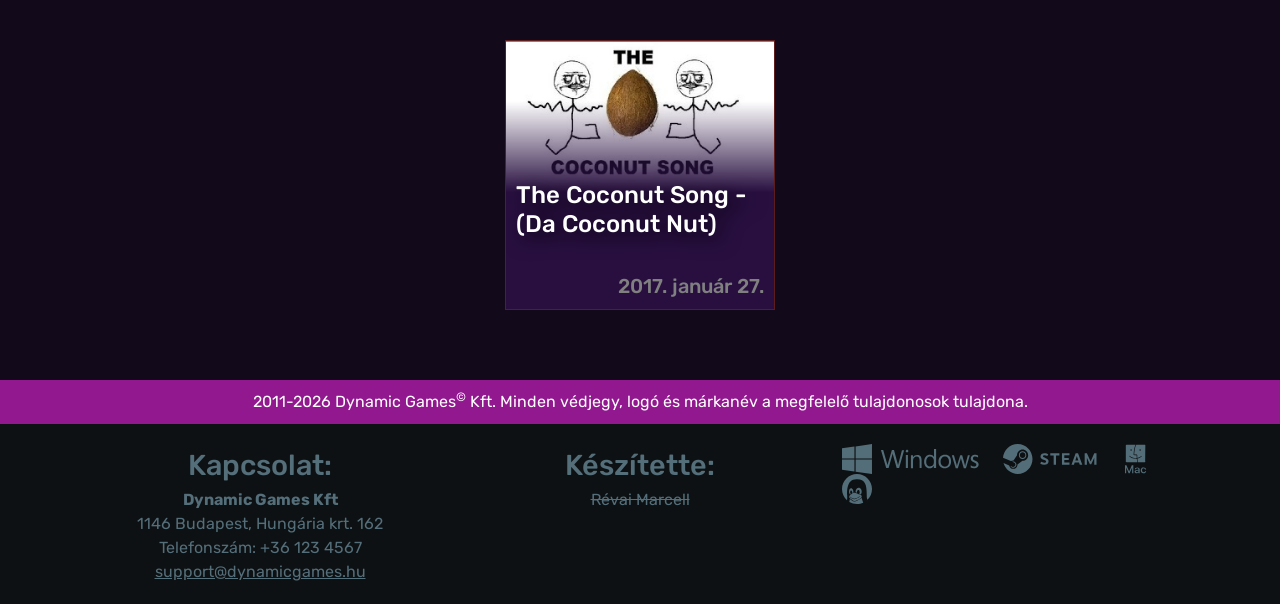
==== commit 4002480c: "W3 validator ellenőrzés" ====
--- a/index.html
+++ b/index.html
@@ -5,7 +5,7 @@
     <meta charset="UTF-8">
     <meta name="viewport" content="width=device-width, initial-scale=1.0">
     <title>Coconut Simulator</title>
-    <link rel="icon" href="PICS/logo4.png"/>
+    <link rel="icon" href="PICS/logo4.png">
     <link rel="preconnect" href="https://fonts.googleapis.com">
     <link rel="preconnect" href="https://fonts.gstatic.com" crossorigin>
     <link href="https://fonts.googleapis.com/css2?family=Rubik:ital,wght@0,300..900;1,300..900&display=swap"
@@ -13,12 +13,12 @@
     <link href="https://cdn.jsdelivr.net/npm/bootstrap@5.0.2/dist/css/bootstrap.min.css" rel="stylesheet"
         integrity="sha384-EVSTQN3/azprG1Anm3QDgpJLIm9Nao0Yz1ztcQTwFspd3yD65VohhpuuCOmLASjC" crossorigin="anonymous">
     <link rel="stylesheet" href="CSS/style.css">
+    <style>
+        * {
+            font-family: "Rubik", sans-serif;
+        }
+    </style>
 </head>
-<style>
-    * {
-        font-family: "Rubik", sans-serif;
-    }
-</style>
 
 <body>
     <nav class="navbar navbar-expand-lg navbar-dark fixed-top">
@@ -142,7 +142,7 @@
                     <div class="col">
                         <a href="">
                             <div class="card" id="news6">
-                                <h4>Banana Life Sim már elérhető!</h4>
+                                <h4>Banana Life Sim már elérhető!</h4> <!-- Tudom hogy ez itt rossz de már nincs időm kijavítani :c -->
                                 <p>A <strong>Banana Life Sim</strong> egy olyan játék, amelyben banánná válhatsz!
                                     Ez a játék meditatív játékélményt kínál. Állhatsz és csodálhatod a körülötted lévő
                                     erdő szépségét.
@@ -221,7 +221,7 @@
                     <div class="col">
                         <a href="https://www.youtube.com/shorts/wGwb-GXtTVI" target="_blank" style="text-decoration: none;">
                             <div class="card2" id="video1">
-                                <h4>Kókuszdió Szimulátor 🥥</h4>
+                                <h4>Kókuszdió Szimulátor 🥥</h4>  <!-- Tudom hogy ez itt rossz de már nincs időm kijavítani :c -->
                                 <h5 style="margin-top: 35px;">2026. június 13.</h5>
                             </div>
                         </a>
@@ -263,14 +263,14 @@
       <div class="container text-center">
         <div class="row">
           <div class="col">
-            <h3 id="kapcsolat">Kapcsolat:</h3>
+            <p style="font-size: 180%; font-weight: 500;">Kapcsolat:</p>
             <strong>Dynamic Games Kft</strong>
             <p>1146 Budapest, Hungária krt. 162</p>
             <p>Telefonszám: +36 123 4567</p>
             <a href="mailto:support@dynamicgames.hu">support@dynamicgames.hu</a>
           </div>
           <div class="col">
-            <h3>Készítette:</h3>
+            <p style="font-size: 180%; font-weight: 500;">Készítette:</p>
             <p><del>Révai Marcell</del></p>
           </div>
           <div class="col">
@@ -294,13 +294,13 @@
         </div>
       </div>
     </footer>
+    <script src="https://cdn.jsdelivr.net/npm/@popperjs/core@2.9.2/dist/umd/popper.min.js"
+        integrity="sha384-IQsoLXl5PILFhosVNubq5LC7Qb9DXgDA9i+tQ8Zj3iwWAwPtgFTxbJ8NT4GN1R8p"
+        crossorigin="anonymous">
+    </script>
+    <script src="https://cdn.jsdelivr.net/npm/bootstrap@5.0.2/dist/js/bootstrap.min.js"
+        integrity="sha384-cVKIPhGWiC2Al4u+LWgxfKTRIcfu0JTxR+EQDz/bgldoEyl4H0zUF0QKbrJ0EcQF"
+        crossorigin="anonymous">
+    </script>
 </body>
-<script src="https://cdn.jsdelivr.net/npm/@popperjs/core@2.9.2/dist/umd/popper.min.js"
-    integrity="sha384-IQsoLXl5PILFhosVNubq5LC7Qb9DXgDA9i+tQ8Zj3iwWAwPtgFTxbJ8NT4GN1R8p"
-    crossorigin="anonymous">
-</script>
-<script src="https://cdn.jsdelivr.net/npm/bootstrap@5.0.2/dist/js/bootstrap.min.js"
-    integrity="sha384-cVKIPhGWiC2Al4u+LWgxfKTRIcfu0JTxR+EQDz/bgldoEyl4H0zUF0QKbrJ0EcQF"
-    crossorigin="anonymous">
-</script>
 </html>
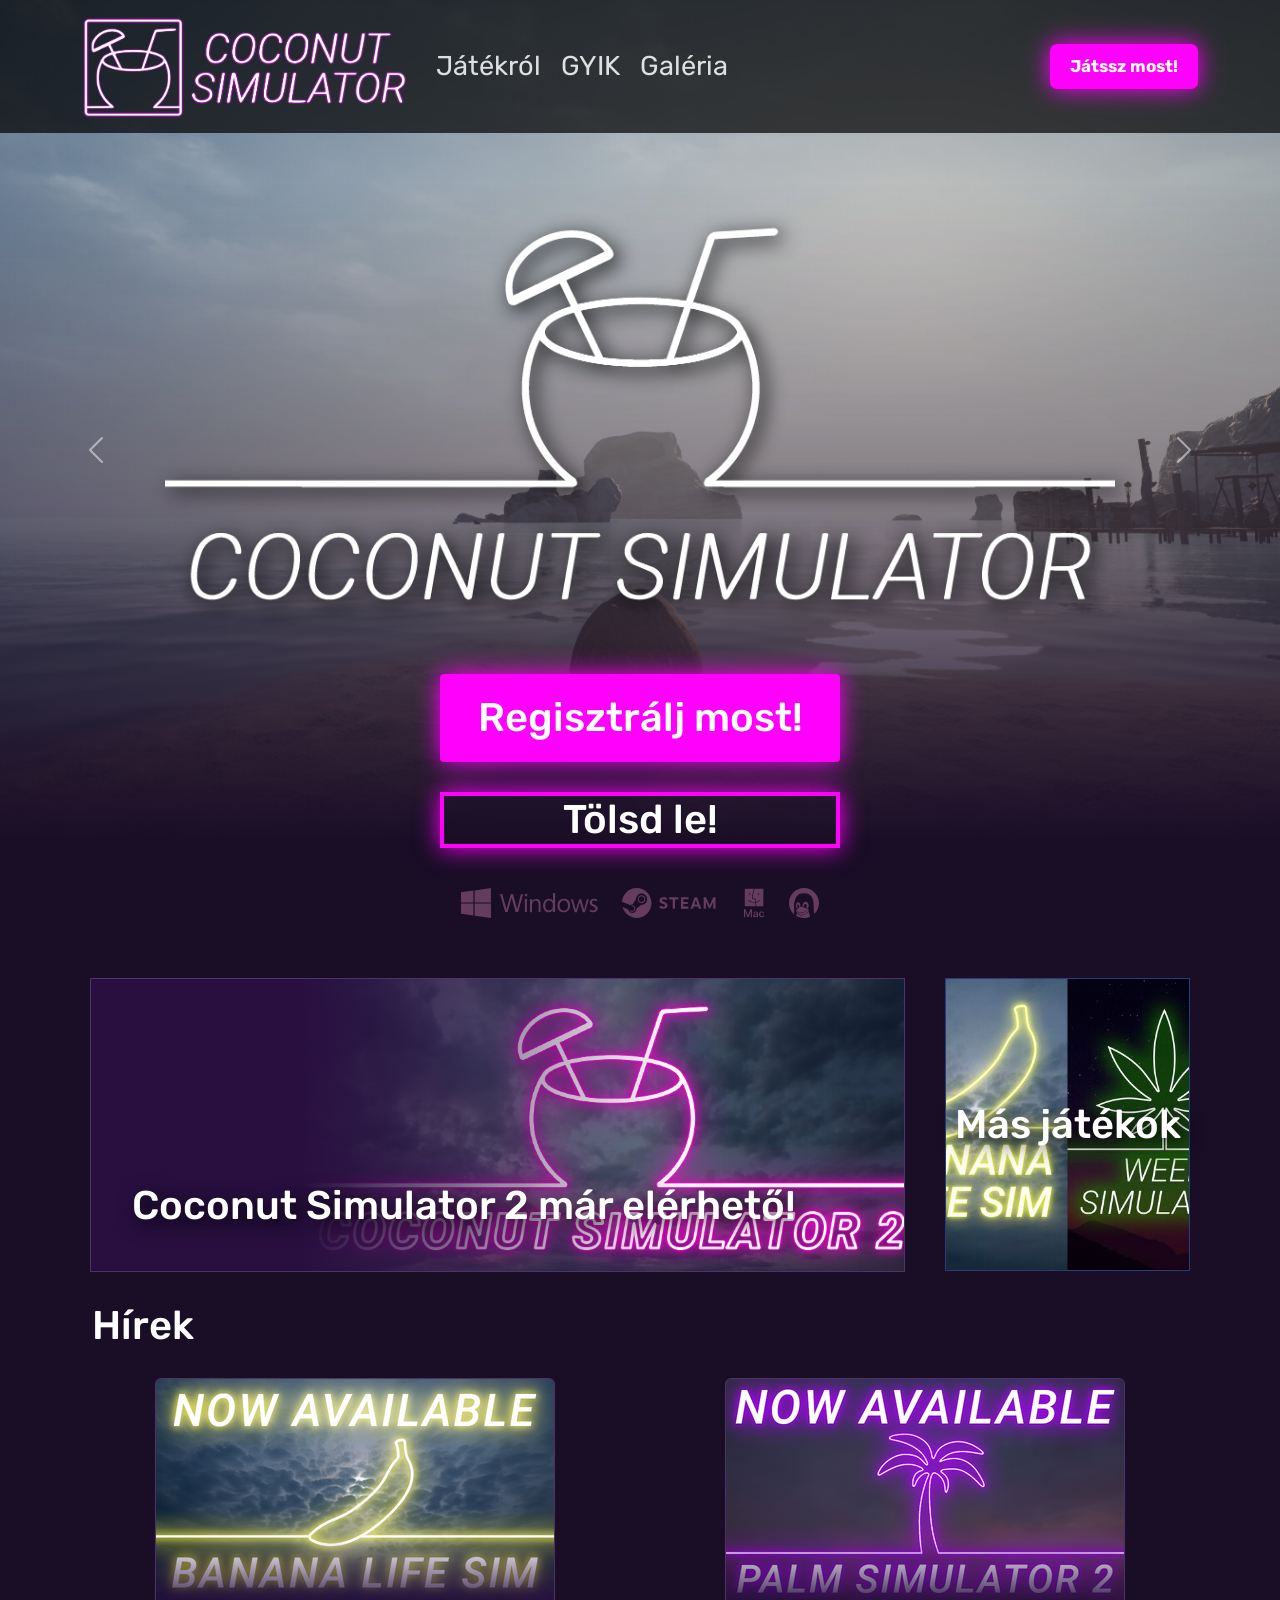
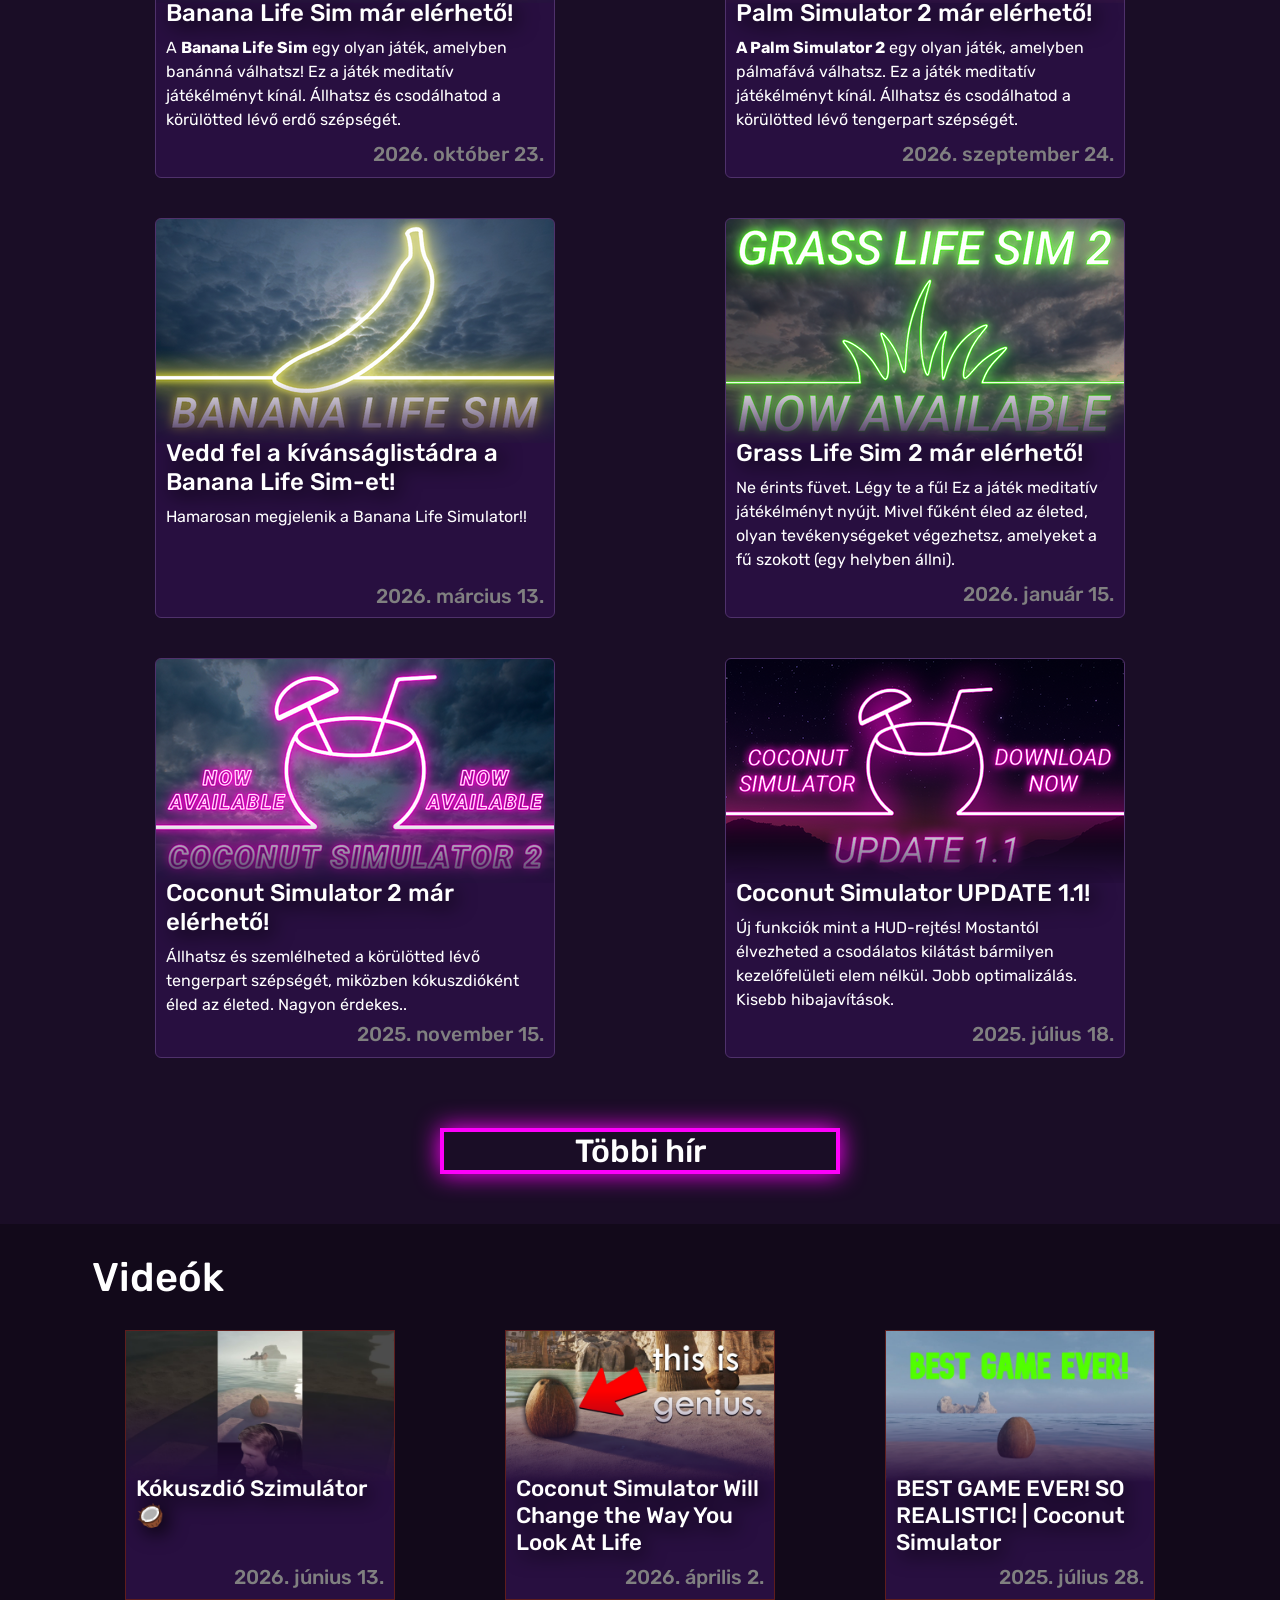
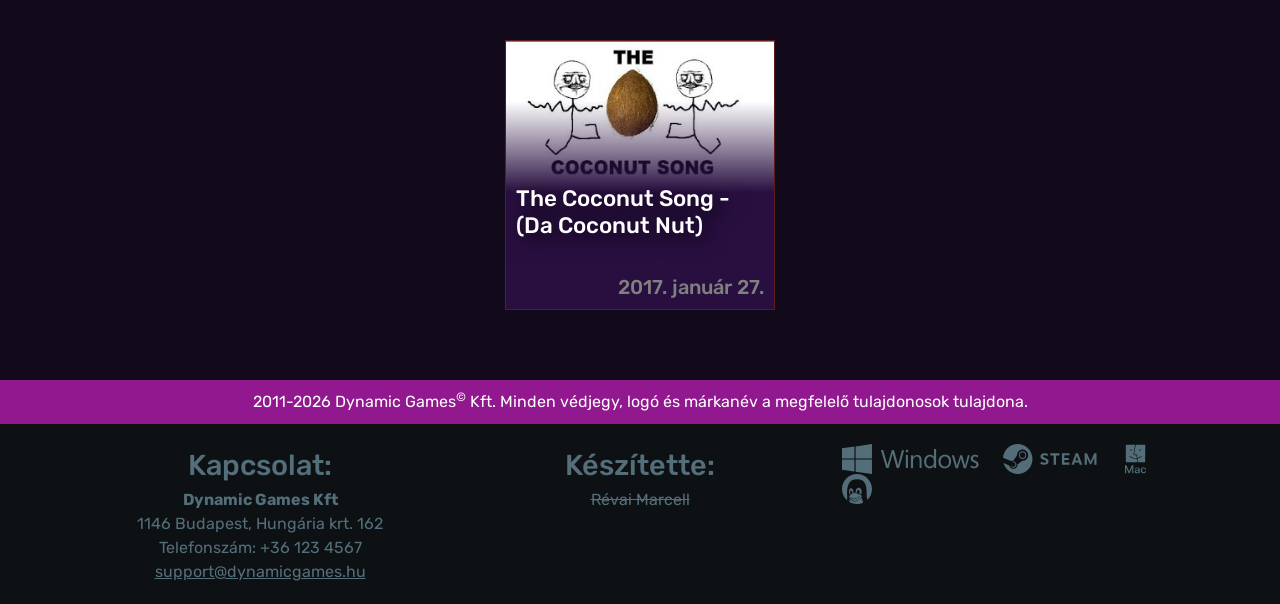
==== commit 66791dcd: "Utolsó utáni végső simítások" ====
--- a/index.html
+++ b/index.html
@@ -142,67 +142,67 @@
                     <div class="col">
                         <a href="">
                             <div class="card" id="news6">
-                                <h4>Banana Life Sim már elérhető!</h4> <!-- Tudom hogy ez itt rossz de már nincs időm kijavítani :c -->
+                                <h2>Banana Life Sim már elérhető!</h2>
                                 <p>A <strong>Banana Life Sim</strong> egy olyan játék, amelyben banánná válhatsz!
                                     Ez a játék meditatív játékélményt kínál. Állhatsz és csodálhatod a körülötted lévő
                                     erdő szépségét.
                                 </p>
-                                <h5>2026. október 23.</h5>
+                                <h3>2026. október 23.</h3>
                             </div>
                         </a>
                     </div>
                     <div class="col">
                         <a href="">
                             <div class="card" id="news5">
-                                <h4>Palm Simulator 2 már elérhető!</h4>
+                                <h2>Palm Simulator 2 már elérhető!</h2>
                                 <p>
                                     <strong>A Palm Simulator 2</strong> egy olyan játék, amelyben pálmafává válhatsz. 
                                     Ez a játék meditatív játékélményt kínál. Állhatsz és csodálhatod a körülötted lévő
                                     tengerpart szépségét.
                                 </p>
-                                <h5>2026. szeptember 24.</h5>
+                                <h3>2026. szeptember 24.</h3>
                             </div>
                         </a>
                     </div>
                     <div class="col">
                         <a href="">
                             <div class="card" id="news4">
-                                <h4>Vedd fel a kívánságlistádra a Banana Life Sim-et!</h4>
+                                <h2>Vedd fel a kívánságlistádra a Banana Life Sim-et!</h2>
                                 <p>Hamarosan megjelenik a Banana Life Simulator!!</p>
-                                <h5 style="margin-top: 55px;">2026. március 13.</h5>
+                                <h3 style="margin-top: 55px;">2026. március 13.</h3>
                             </div>
                         </a>
                     </div>
                     <div class="col">
                         <a href="">
                             <div class="card" id="news3">
-                                <h4>Grass Life Sim 2 már elérhető!</h4>
+                                <h2>Grass Life Sim 2 már elérhető!</h2>
                                 <p>Ne érints füvet. Légy te a fű! Ez a játék meditatív játékélményt nyújt. 
                                 Mivel fűként éled az életed, olyan tevékenységeket végezhetsz, amelyeket a fű szokott (egy helyben állni).</p>
-                                <h5>2026. január 15.</h5>
+                                <h3>2026. január 15.</h3>
                             </div>
                         </a>
                     </div>
                     <div class="col">
                         <a href="">
                             <div class="card" id="news2">
-                                <h4>Coconut Simulator 2 már elérhető!</h4>
+                                <h2>Coconut Simulator 2 már elérhető!</h2>
                                 <p>
                                     Állhatsz és szemlélheted a körülötted lévő tengerpart szépségét, miközben kókuszdióként éled az életed. Nagyon érdekes..
                                 </p>
-                                <h5 style="margin-top: 5px;">2025. november 15.</h5>
+                                <h3 style="margin-top: 5px;">2025. november 15.</h3>
                             </div>
                         </a>
                     </div>
                     <div class="col">
                         <a href="">
                             <div class="card" id="news1">
-                                <h4>Coconut Simulator UPDATE 1.1!</h4>
+                                <h2>Coconut Simulator UPDATE 1.1!</h2>
                                 <p>Új funkciók mint a HUD-rejtés! 
                                     Mostantól élvezheted a csodálatos kilátást bármilyen kezelőfelületi elem nélkül. 
                                     Jobb optimalizálás. Kisebb hibajavítások.
                                 </p>
-                                <h5>2025. július 18.</h5>
+                                <h3>2025. július 18.</h3>
                             </div>
                         </a>
                     </div>
@@ -221,32 +221,32 @@
                     <div class="col">
                         <a href="https://www.youtube.com/shorts/wGwb-GXtTVI" target="_blank" style="text-decoration: none;">
                             <div class="card2" id="video1">
-                                <h4>Kókuszdió Szimulátor 🥥</h4>  <!-- Tudom hogy ez itt rossz de már nincs időm kijavítani :c -->
-                                <h5 style="margin-top: 35px;">2026. június 13.</h5>
+                                <h2>Kókuszdió Szimulátor 🥥</h2>
+                                <h3 style="margin-top: 35px;">2026. június 13.</h3>
                             </div>
                         </a>
                     </div>
                     <div class="col">
                         <a href="https://www.youtube.com/watch?v=dYvdXSC1Iz8&t" target="_blank" style="text-decoration: none;">
                             <div class="card2" id="video2">
-                                <h4>Coconut Simulator Will Change the Way You Look At Life</h4>
-                                <h5>2026. április 2.</h5>
+                                <h2>Coconut Simulator Will Change the Way You Look At Life</h2>
+                                <h3>2026. április 2.</h3>
                             </div>
                         </a>
                     </div>
                     <div class="col">
                         <a href="https://www.youtube.com/watch?v=VDt2jm8CkHg" target="_blank" style="text-decoration: none;">
                             <div class="card2" id="video3">
-                                <h4>BEST GAME EVER! SO REALISTIC! | Coconut Simulator</h4>
-                                <h5>2025. július 28.</h5>
+                                <h2>BEST GAME EVER! SO REALISTIC! | Coconut Simulator</h2>
+                                <h3>2025. július 28.</h3>
                             </div>
                         </a>
                     </div>
                     <div class="col">
                         <a href="https://www.youtube.com/watch?v=PKQPey6L42M" target="_blank" style="text-decoration: none;">
                             <div class="card2" id="video4">
-                                <h4>The Coconut Song - (Da Coconut Nut)</h4>
-                                <h5 style="margin-top: 35px;">2017. január 27.</h5>
+                                <h2>The Coconut Song - (Da Coconut Nut)</h2>
+                                <h3 style="margin-top: 35px;">2017. január 27.</h3>
                             </div>
                         </a>
                     </div>
--- a/CSS/style.css
+++ b/CSS/style.css
@@ -227,20 +227,22 @@
     border: 1px solid rgb(254, 0, 251);
     transform: scale(1.04);
 }
-.card h4
+.card h2
 {
     margin-top: 210px;
     filter: drop-shadow(5px 5px 10px black);
+    font-size: 150%
 }
 .card p
 {
     margin: 0px;
 }
-.card h5
+.card h3
 {
     text-align: right;
     color: gray;
     margin-top: 10px;
+    font-size: 125%;
 }
 
 .card2
@@ -261,16 +263,17 @@
     border: 1px solid red;
     transform: scale(1.04);
 }
-.card2 h4
-{
-    margin-top: 130px;
+.card2 h2
+{
+    margin-top: 135px;
     filter: drop-shadow(5px 5px 10px black);
-}
-.card2 h5
+    font-size: 140%
+}
+.card2 h3
 {
     text-align: right;
     color: gray;
-    
+    font-size: 125%;
 }
 
 #news6
